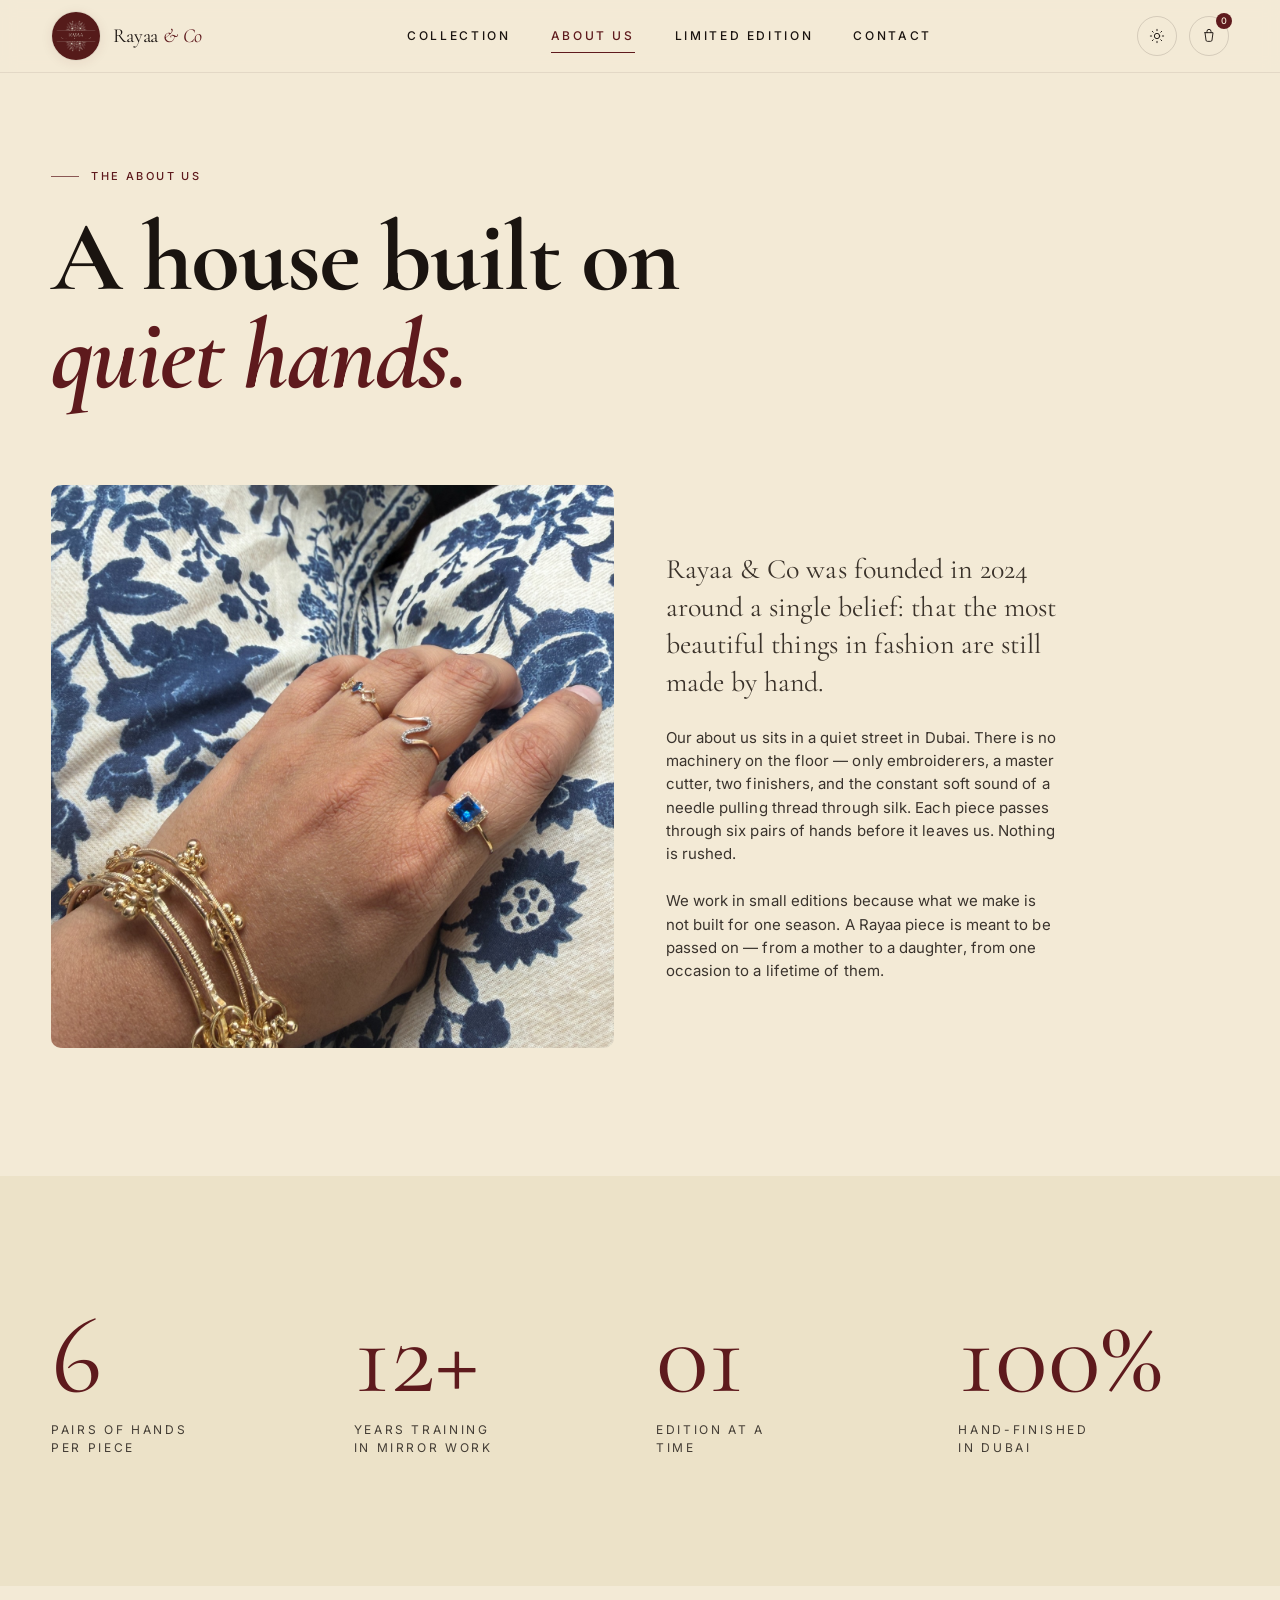
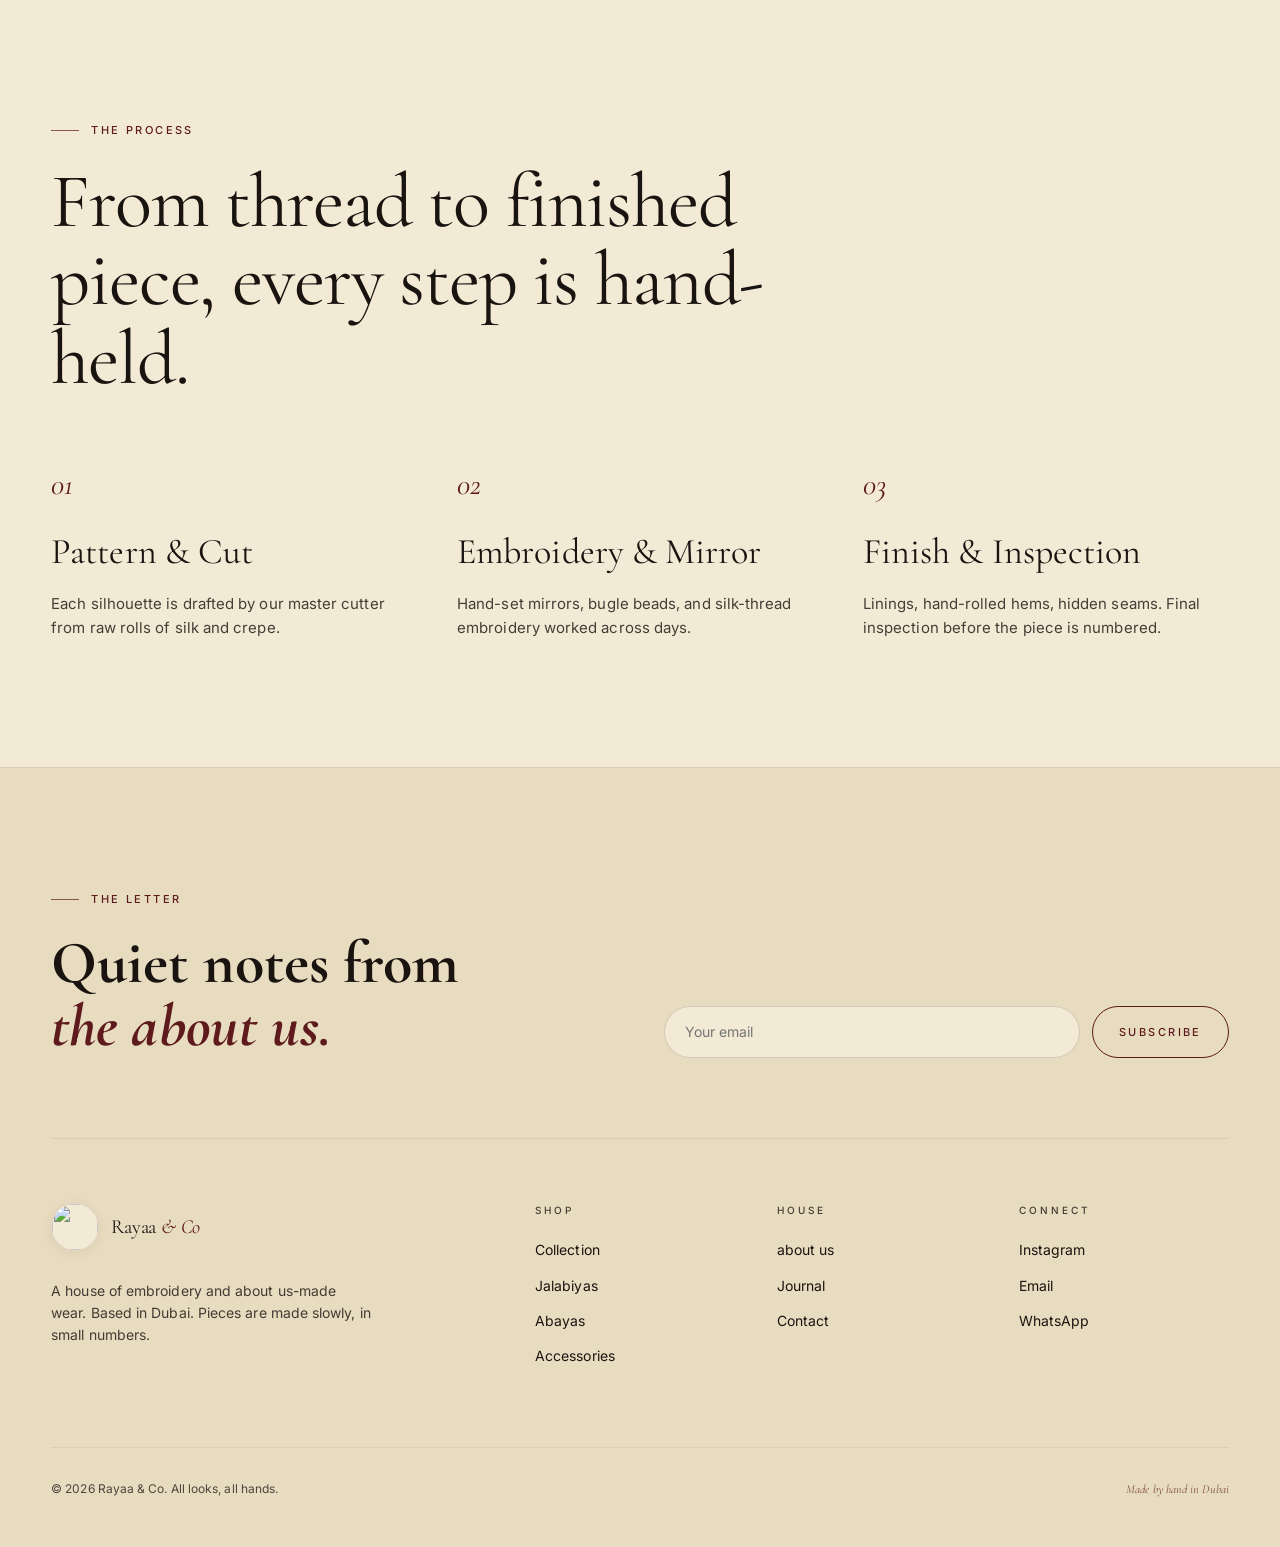
==== about us.html @ 9dae48d7 "initial commit" ====
<!doctype html>
<html lang="en">
  <head>
    <meta charset="utf-8" />
    <meta
      name="viewport"
      content="width=device-width, initial-scale=1, viewport-fit=cover"
    />
    <meta
      name="theme-color"
      content="#f3ead6"
      media="(prefers-color-scheme: light)"
    />
    <meta
      name="theme-color"
      content="#14100c"
      media="(prefers-color-scheme: dark)"
    />
    <title>About Us — Rayaa & Co</title>
    <meta
      name="description"
      content="Inside the Rayaa & Co — embroiderers, pattern-cutters, finishers."
    />
    <link rel="icon" href="assets/logo-img.PNG" type="image/png" />
    <link rel="stylesheet" href="assets/css/styles.css" />
    <script>
      (function () {
        try {
          var t = localStorage.getItem("rayaa-theme");
          if (!t)
            t = matchMedia("(prefers-color-scheme: dark)").matches
              ? "dark"
              : "light";
          document.documentElement.setAttribute("data-theme", t);
        } catch (e) {}
      })();
    </script>
  </head>
  <body>
    <header class="site-header">
      <div class="wrap nav-inner">
        <a href="index.html" class="logo-link" aria-label="Rayaa & Co — home">
          <span class="logo-mark" aria-hidden="true"
            ><img src="assets/logo-img.PNG" alt="" width="36" height="36"
          /></span>
          <span class="logo-text">Rayaa <em>&amp; Co</em></span>
        </a>
        <nav class="nav-links" aria-label="Primary">
          <a href="collection.html" data-nav-link="collection" class="nav-link"
            >Collection</a
          >
          <a href="about us.html" data-nav-link="about us" class="nav-link"
            >about us</a
          >
          <a
            href="limitededition.html"
            data-nav-link="Limited Edition"
            class="nav-link"
            >Limited Edition</a
          >
          <a href="contact.html" data-nav-link="contact" class="nav-link"
            >Contact</a
          >
        </nav>
        <div class="nav-actions">
          <button
            type="button"
            class="icon-btn theme-toggle"
            aria-label="Switch theme"
          >
            <svg
              width="16"
              height="16"
              viewBox="0 0 24 24"
              fill="none"
              stroke="currentColor"
              stroke-width="1.4"
              stroke-linecap="round"
              stroke-linejoin="round"
            >
              <g class="icon-sun">
                <circle cx="12" cy="12" r="4"></circle>
                <path
                  d="M12 2v2M12 20v2M4.93 4.93l1.41 1.41M17.66 17.66l1.41 1.41M2 12h2M20 12h2M4.93 19.07l1.41-1.41M17.66 6.34l1.41-1.41"
                ></path>
              </g>
              <g class="icon-moon" style="display: none">
                <path d="M21 12.8A9 9 0 1 1 11.2 3a7 7 0 0 0 9.8 9.8Z"></path>
              </g>
            </svg>
          </button>
          <button type="button" class="icon-btn" aria-label="Cart">
            <svg
              width="16"
              height="16"
              viewBox="0 0 24 24"
              fill="none"
              stroke="currentColor"
              stroke-width="1.4"
              stroke-linecap="round"
              stroke-linejoin="round"
            >
              <path
                d="M6 7h12l-1.5 11.2A2 2 0 0 1 14.5 20h-5A2 2 0 0 1 7.5 18.2L6 7Z"
              ></path>
              <path d="M9 7V5a3 3 0 0 1 6 0v2"></path>
            </svg>
            <span class="cart-count">0</span>
          </button>
          <button
            type="button"
            class="icon-btn hamburger"
            aria-label="Open menu"
            aria-expanded="false"
            aria-controls="mobile-nav"
          >
            <span class="bar"></span><span class="bar"></span>
          </button>
        </div>
      </div>
    </header>

    <div id="mobile-nav" class="mobile-nav" aria-hidden="true">
      <button
        type="button"
        class="mobile-nav-backdrop"
        aria-label="Close menu"
      ></button>
      <nav class="mobile-nav-panel" aria-label="Mobile">
        <div class="mobile-nav-head">
          <span class="eyebrow no-rule">Menu</span
          ><span class="badge-text">SS'26 · Edition 01</span>
        </div>
        <ul class="mobile-nav-list">
          <li>
            <a href="collection.html" data-nav-link="collection"
              ><span class="label">Collection</span
              ><span class="num">01</span></a
            >
          </li>
          <li>
            <a href="about us.html" data-nav-link="about us"
              ><span class="label">about us</span><span class="num">02</span></a
            >
          </li>
          <li>
            <a href="limitededition.html" data-nav-link="journal"
              ><span class="label">Journal</span><span class="num">03</span></a
            >
          </li>
          <li>
            <a href="contact.html" data-nav-link="contact"
              ><span class="label">Contact</span><span class="num">04</span></a
            >
          </li>
        </ul>
        <div class="mobile-nav-foot">
          <a href="mailto:hello@rayaaandco.com">hello@rayaaandco.com</a>
          <a
            class="ig"
            href="https://instagram.com/rayaa_and_co"
            target="_blank"
            rel="noreferrer"
            >@rayaa_and_co</a
          >
          <p class="note">Made by hand in Dubai</p>
        </div>
      </nav>
    </div>

    <main>
      <section class="pt-32 md:pt-40">
        <div class="wrap">
          <div>
            <p class="eyebrow mb-6">The about us</p>
            <h1 class="display max-w-16">
              A house built on <em>quiet hands.</em>
            </h1>
          </div>

          <div class="split mt-14 md:mt-20">
            <div>
              <div class="lookbook-img" style="aspect-ratio: 4 / 4">
                <img
                  src="assets/images/look-06.jpg"
                  alt="about us work"
                  loading="lazy"
                  decoding="async"
                />
              </div>
            </div>
            <div>
              <div class="max-w-44">
                <p class="lede">
                  Rayaa &amp; Co was founded in 2024 around a single belief:
                  that the most beautiful things in fashion are still made by
                  hand.
                </p>
                <p class="mt-6 opacity-85">
                  Our about us sits in a quiet street in Dubai. There is no
                  machinery on the floor — only embroiderers, a master cutter,
                  two finishers, and the constant soft sound of a needle pulling
                  thread through silk. Each piece passes through six pairs of
                  hands before it leaves us. Nothing is rushed.
                </p>
                <p class="mt-6 opacity-85">
                  We work in small editions because what we make is not built
                  for one season. A Rayaa piece is meant to be passed on — from
                  a mother to a daughter, from one occasion to a lifetime of
                  them.
                </p>
              </div>
            </div>
          </div>
        </div>
      </section>

      <section style="background: var(--bg-soft)">
        <div class="wrap">
          <div class="numbers">
            <div class="number">
              <div class="v">6</div>
              <p class="l">pairs of hands per piece</p>
            </div>
            <div class="number">
              <div class="v">12+</div>
              <p class="l">years training in mirror work</p>
            </div>
            <div class="number">
              <div class="v">01</div>
              <p class="l">edition at a time</p>
            </div>
            <div class="number">
              <div class="v">100%</div>
              <p class="l">hand-finished in Dubai</p>
            </div>
          </div>
        </div>
      </section>

      <section>
        <div class="wrap">
          <div>
            <p class="eyebrow mb-6">The process</p>
            <h2 class="h-xl max-w-22">
              From thread to finished piece, every step is hand-held.
            </h2>
          </div>

          <ol class="process">
            <li class="step">
              <span class="n">01</span>
              <h3 class="h-md">Pattern &amp; Cut</h3>
              <p>
                Each silhouette is drafted by our master cutter from raw rolls
                of silk and crepe.
              </p>
            </li>
            <li class="step">
              <span class="n">02</span>
              <h3 class="h-md">Embroidery &amp; Mirror</h3>
              <p>
                Hand-set mirrors, bugle beads, and silk-thread embroidery worked
                across days.
              </p>
            </li>
            <li class="step">
              <span class="n">03</span>
              <h3 class="h-md">Finish &amp; Inspection</h3>
              <p>
                Linings, hand-rolled hems, hidden seams. Final inspection before
                the piece is numbered.
              </p>
            </li>
          </ol>
        </div>
      </section>
    </main>

    <footer class="site-footer">
      <div class="wrap">
        <div class="footer-letter">
          <div>
            <p class="eyebrow mb-6">The Letter</p>
            <h3 class="h-lg">Quiet notes from <br /><em>the about us.</em></h3>
          </div>
          <form class="footer-form" id="newsletter-form" novalidate>
            <input
              type="email"
              name="email"
              placeholder="Your email"
              aria-label="Your email"
            />
            <button type="submit" class="btn btn-maroon">Subscribe</button>
          </form>
        </div>
        <div class="footer-cols">
          <div class="footer-brand">
            <a
              href="index.html"
              class="logo-link"
              aria-label="Rayaa & Co — home"
            >
              <span class="logo-mark size-48"
                ><img src="assets/logo.png" alt="" width="48" height="48"
              /></span>
              <span class="logo-text">Rayaa <em>&amp; Co</em></span>
            </a>
            <p>
              A house of embroidery and about us-made wear. Based in Dubai.
              Pieces are made slowly, in small numbers.
            </p>
          </div>
          <div class="footer-col">
            <h4>Shop</h4>
            <ul>
              <li><a href="collection.html">Collection</a></li>
              <li><a href="collection.html?cat=jalabiyas">Jalabiyas</a></li>
              <li><a href="collection.html?cat=abayas">Abayas</a></li>
              <li><a href="collection.html?cat=accessories">Accessories</a></li>
            </ul>
          </div>
          <div class="footer-col">
            <h4>House</h4>
            <ul>
              <li><a href="about us.html">about us</a></li>
              <li><a href="limitededition.html">Journal</a></li>
              <li><a href="contact.html">Contact</a></li>
            </ul>
          </div>
          <div class="footer-col">
            <h4>Connect</h4>
            <ul>
              <li>
                <a
                  href="https://instagram.com/rayaa_and_co"
                  target="_blank"
                  rel="noreferrer"
                  >Instagram</a
                >
              </li>
              <li><a href="mailto:hello@rayaaandco.com">Email</a></li>
              <li>
                <a
                  href="https://wa.me/971000000000"
                  target="_blank"
                  rel="noreferrer"
                  >WhatsApp</a
                >
              </li>
            </ul>
          </div>
        </div>
        <div class="footer-base">
          <p>
            © <span data-year>2026</span> Rayaa &amp; Co. All looks, all hands.
          </p>
          <p class="signature">Made by hand in Dubai</p>
        </div>
      </div>
    </footer>

    <script src="assets/js/main.js" defer></script>
  </body>
</html>
---- assets/css/styles.css ----
/* ─────────────────────────────────────────────────────────────────────────
   RAYAA & CO — Static site (no animations / no transitions)
   ───────────────────────────────────────────────────────────────────────── */

@import url("https://fonts.googleapis.com/css2?family=Cormorant+Garamond:ital,wght@0,400;0,500;0,600;1,400;1,500;1,600&family=Inter:wght@300;400;500;600&display=swap");

:root {
  --bg: #f3ead6;
  --bg-soft: #ece2c8;
  --bg-warm: #e8dcc0;
  --ink: #1a1410;
  --ink-soft: #3a322a;
  --maroon: #5e1a1d;
  --maroon-deep: #3f1012;
  --rule: rgba(26, 20, 16, 0.14);
  --rule-soft: rgba(26, 20, 16, 0.08);
  --paper: #faf3e0;

  --font-display: "Cormorant Garamond", "EB Garamond", Garamond, serif;
  --font-body: "Inter", system-ui, -apple-system, sans-serif;

  --gutter: clamp(20px, 4vw, 56px);
  --section-pad: clamp(72px, 10vw, 160px);
  --radius-image: 4px;
}

[data-theme="dark"] {
  --bg: #14100c;
  --bg-soft: #1a1410;
  --bg-warm: #221a14;
  --ink: #f0e6cf;
  --ink-soft: #c8b89b;
  --maroon: #c4555a;
  --maroon-deep: #8b2c30;
  --rule: rgba(240, 230, 207, 0.18);
  --rule-soft: rgba(240, 230, 207, 0.08);
  --paper: #1f1812;
}

* {
  box-sizing: border-box;
}

*::before,
*::after {
  box-sizing: border-box;
}

html,
body {
  margin: 0;
  padding: 0;
}

html,
body {
  overflow-x: clip;
}

body {
  background: var(--bg);
  color: var(--ink);
  font-family: var(--font-body);
  font-size: 15px;
  line-height: 1.55;
  letter-spacing: 0.005em;
  -webkit-font-smoothing: antialiased;
  text-rendering: optimizeLegibility;
  min-height: 100vh;
}

img,
svg {
  display: block;
  max-width: 100%;
}

img {
  height: auto;
}

a {
  color: inherit;
  text-decoration: none;
}

button {
  font: inherit;
  cursor: pointer;
  background: none;
  border: 0;
  color: inherit;
  padding: 0;
}

input,
textarea,
select {
  font: inherit;
  color: inherit;
}

ul,
ol {
  list-style: none;
  margin: 0;
  padding: 0;
}

h1,
h2,
h3,
h4,
h5,
h6,
p {
  margin: 0;
}

main {
  display: block;
}

/* Typography */
.font-display {
  font-family: var(--font-display);
  font-weight: 400;
}

.font-body {
  font-family: var(--font-body);
}

.italic {
  font-style: italic;
}

.eyebrow {
  font-family: var(--font-body);
  font-size: 11px;
  font-weight: 500;
  letter-spacing: 0.22em;
  text-transform: uppercase;
  color: var(--maroon);
  display: inline-flex;
  align-items: center;
  gap: 12px;
}

.eyebrow::before {
  content: "";
  width: 28px;
  height: 1px;
  background: currentColor;
  opacity: 0.7;
}

.eyebrow.no-rule::before {
  display: none;
}

.display {
  font-family: var(--font-display);
  font-size: 100px;
  line-height: 0.98;
  letter-spacing: -0.02em;
}

.display em {
  font-style: italic;
  color: var(--maroon);
}

.h-xl {
  font-family: var(--font-display);
  font-size: clamp(36px, 6vw, 84px);
  font-weight: 400;
  line-height: 1.02;
  letter-spacing: -0.015em;
}

.h-lg {
  font-family: var(--font-display);
  font-size: 60px;
  /* font-weight: 400; */
  line-height: 1.05;
}

.h-md {
  font-family: var(--font-display);
  font-size: clamp(22px, 3vw, 36px);
  font-weight: 400;
}

.lede {
  font-family: var(--font-display);
  font-size: clamp(19px, 2.4vw, 28px);
  line-height: 1.35;
  color: var(--ink-soft);
}

.h-xl em,
.h-lg em,
.h-md em {
  font-style: italic;
  color: var(--maroon);
}

.display,
.h-xl,
.h-lg {
  overflow-wrap: anywhere;
  word-break: normal;
}

.max-w-14 {
  max-width: 14ch;
}

.max-w-16 {
  max-width: 16ch;
}

.max-w-18 {
  max-width: 18ch;
}

.max-w-22 {
  max-width: 22ch;
}

.max-w-36 {
  max-width: 36ch;
}

.max-w-42 {
  max-width: 42ch;
}

.max-w-44 {
  max-width: 44ch;
}

.max-w-48 {
  max-width: 48ch;
}

.opacity-50 {
  opacity: 0.5;
}

.opacity-60 {
  opacity: 0.6;
}

.opacity-70 {
  opacity: 0.7;
}

.opacity-80 {
  opacity: 0.8;
}

.opacity-85 {
  opacity: 0.85;
}

/* Layout */
.wrap {
  max-width: 1440px;
  margin: 0 auto;
  padding-left: max(var(--gutter), env(safe-area-inset-left));
  padding-right: max(var(--gutter), env(safe-area-inset-right));
  position: relative;
}

section {
  padding: var(--section-pad) 0;
  position: relative;
}

.relative {
  position: relative;
}

.absolute {
  position: absolute;
}

.fixed {
  position: fixed;
}

.inset-0 {
  top: 0;
  right: 0;
  bottom: 0;
  left: 0;
}

.z-10 {
  z-index: 10;
}

.z-20 {
  z-index: 20;
}

.z-40 {
  z-index: 40;
}

.z-50 {
  z-index: 50;
}

.flex {
  display: flex;
}

.inline-flex {
  display: inline-flex;
}

.grid {
  display: grid;
}

.items-center {
  align-items: center;
}

.items-end {
  align-items: flex-end;
}

.items-start {
  align-items: flex-start;
}

.items-baseline {
  align-items: baseline;
}

.items-stretch {
  align-items: stretch;
}

.justify-between {
  justify-content: space-between;
}

.justify-center {
  justify-content: center;
}

.flex-1 {
  flex: 1 1 0;
}

.flex-col {
  flex-direction: column;
}

.flex-wrap {
  flex-wrap: wrap;
}

.gap-2 {
  gap: 0.5rem;
}

.gap-3 {
  gap: 0.75rem;
}

.gap-4 {
  gap: 1rem;
}

.gap-6 {
  gap: 1.5rem;
}

.gap-8 {
  gap: 2rem;
}

.gap-10 {
  gap: 2.5rem;
}

.gap-12 {
  gap: 3rem;
}

.gap-y-12 {
  row-gap: 3rem;
}

.gap-y-24 {
  row-gap: 6rem;
}

.gap-x-8 {
  column-gap: 2rem;
}

.text-right {
  text-align: right;
}

.text-center {
  text-align: center;
}

.uppercase {
  text-transform: uppercase;
}

.block {
  display: block;
}

.hidden {
  display: none;
}

.mt-1 {
  margin-top: 0.25rem;
}

.mt-3 {
  margin-top: 0.75rem;
}

.mt-4 {
  margin-top: 1rem;
}

.mt-5 {
  margin-top: 1.25rem;
}

.mt-6 {
  margin-top: 1.5rem;
}

.mt-8 {
  margin-top: 2rem;
}

.mt-10 {
  margin-top: 2.5rem;
}

.mt-12 {
  margin-top: 3rem;
}

.mt-14 {
  margin-top: 3.5rem;
}

.mt-16 {
  margin-top: 4rem;
}

.mt-20 {
  margin-top: 5rem;
}

.mt-24 {
  margin-top: clamp(56px, 9vw, 96px);
}

.mb-3 {
  margin-bottom: 0.75rem;
}

.mb-5 {
  margin-bottom: 1.25rem;
}

.mb-6 {
  margin-bottom: 1.5rem;
}

.mb-8 {
  margin-bottom: 2rem;
}

.mb-10 {
  margin-bottom: 2.5rem;
}

.mb-12 {
  margin-bottom: 3rem;
}

.mb-14 {
  margin-bottom: 3.5rem;
}

.pt-6 {
  padding-top: 1.5rem;
}

.pt-8 {
  padding-top: 2rem;
}

.pt-12 {
  padding-top: 3rem;
}

.pt-16 {
  padding-top: 4rem;
}

.pt-32 {
  padding-top: 8rem;
}

.pt-40 {
  padding-top: 10rem;
}

.pb-16 {
  padding-bottom: 4rem;
}

.pb-20 {
  padding-bottom: 5rem;
}

.space-y-1>*+* {
  margin-top: 0.25rem;
}

.space-y-3>*+* {
  margin-top: 0.75rem;
}

.space-y-4>*+* {
  margin-top: 1rem;
}

.space-y-6>*+* {
  margin-top: 1.5rem;
}

.text-sm {
  font-size: 0.875rem;
}

.text-base {
  font-size: 1rem;
}

.text-xs {
  font-size: 0.75rem;
}

.tracking-wider {
  letter-spacing: 0.22em;
}

.tracking-widest {
  letter-spacing: 0.3em;
}

.font-medium {
  font-weight: 500;
}

.sr-only {
  position: absolute;
  width: 1px;
  height: 1px;
  padding: 0;
  margin: -1px;
  overflow: hidden;
  clip: rect(0, 0, 0, 0);
  white-space: nowrap;
  border: 0;
}

/* Grid helpers */
.grid-cols-1 {
  grid-template-columns: 1fr;
}

.grid-cols-2 {
  grid-template-columns: repeat(2, minmax(0, 1fr));
}

.grid-cols-12 {
  grid-template-columns: repeat(12, minmax(0, 1fr));
}

.col-span-12 {
  grid-column: span 12 / span 12;
}

.col-span-2 {
  grid-column: span 2 / span 2;
}

@media (min-width: 768px) {
  .md\:grid-cols-2 {
    grid-template-columns: repeat(2, minmax(0, 1fr));
  }

  .md\:grid-cols-3 {
    grid-template-columns: repeat(3, minmax(0, 1fr));
  }

  .md\:grid-cols-4 {
    grid-template-columns: repeat(4, minmax(0, 1fr));
  }

  .md\:grid-cols-5 {
    grid-template-columns: repeat(5, minmax(0, 1fr));
  }

  .md\:flex-row {
    flex-direction: row;
  }

  .md\:items-end {
    align-items: flex-end;
  }

  .md\:justify-between {
    justify-content: space-between;
  }

  .md\:hidden {
    display: none;
  }

  .md\:flex {
    display: flex;
  }

  .md\:inline-flex {
    display: inline-flex;
  }

  .md\:pt-40 {
    padding-top: 10rem;
  }

  .md\:mt-16 {
    margin-top: 4rem;
  }

  .md\:mt-20 {
    margin-top: 5rem;
  }

  .md\:mb-20 {
    margin-bottom: 5rem;
  }

  .md\:mb-16 {
    margin-bottom: 4rem;
  }

  .md\:gap-10 {
    gap: 2.5rem;
  }
}

/* Header / Nav */
.site-header {
  position: fixed;
  top: 0;
  left: 0;
  right: 0;
  z-index: 50;
  background: color-mix(in srgb, var(--bg) 92%, transparent);
  border-bottom: 1px solid var(--rule-soft);
  -webkit-backdrop-filter: blur(8px);
  backdrop-filter: blur(8px);
}

.nav-inner {
  display: flex;
  align-items: center;
  justify-content: space-between;
  height: 64px;
  gap: 12px;
}

@media (min-width: 768px) {
  .nav-inner {
    height: 72px;
  }
}

.logo-link {
  display: inline-flex;
  align-items: center;
  gap: 12px;
  flex-shrink: 0;
}

.logo-mark {
  width: 50px;
  height: 50px;
  border-radius: 50%;
  overflow: hidden;
  background: var(--bg);
  border: 1px solid var(--rule-soft);
  display: inline-flex;
  align-items: center;
  justify-content: center;
  flex-shrink: 0;
  box-shadow: 0 2px 12px rgba(94, 26, 29, 0.08);
}

.logo-mark img {
  width: 100%;
  height: 100%;
  object-fit: cover;
  object-position: center center;
  display: block;
}

.logo-mark.size-48 {
  width: 48px;
  height: 48px;
}

.logo-text {
  font-family: var(--font-display);
  font-size: 20px;
  letter-spacing: -0.01em;
  line-height: 1;
  display: none;
}

.logo-text em {
  color: var(--maroon);
  font-style: italic;
}

@media (min-width: 640px) {
  .logo-text {
    display: inline;
  }
}

.nav-links {
  display: none;
  align-items: center;
  gap: 40px;
}

@media (min-width: 768px) {
  .nav-links {
    display: flex;
  }
}

.nav-link {
  position: relative;
  font-size: 12px;
  font-weight: 500;
  letter-spacing: 0.22em;
  text-transform: uppercase;
  color: var(--ink);
  padding: 6px 0;
}

.nav-link.is-active {
  color: var(--maroon);
}

.nav-link.is-active::after {
  content: "";
  position: absolute;
  left: 0;
  bottom: -2px;
  width: 100%;
  height: 1px;
  background: var(--maroon);
}

.nav-actions {
  display: flex;
  align-items: center;
  gap: 8px;
}

@media (min-width: 768px) {
  .nav-actions {
    gap: 12px;
  }
}

.icon-btn {
  position: relative;
  display: inline-flex;
  align-items: center;
  justify-content: center;
  width: 40px;
  height: 40px;
  border-radius: 999px;
  border: 1px solid var(--rule);
  color: var(--ink);
  background: transparent;
}

.cart-count {
  position: absolute;
  top: -4px;
  right: -4px;
  width: 16px;
  height: 16px;
  font-size: 9px;
  display: inline-flex;
  align-items: center;
  justify-content: center;
  border-radius: 999px;
  background: var(--maroon);
  color: var(--bg);
  font-weight: 500;
}

/* Hamburger */
.hamburger {
  position: relative;
  display: inline-flex;
}

@media (min-width: 768px) {
  .hamburger {
    display: none;
  }
}

.hamburger .bar {
  display: block;
  width: 16px;
  height: 1.5px;
  background: currentColor;
  border-radius: 1px;
  position: absolute;
  left: 50%;
  top: 50%;
  transform: translate(-50%, -4px);
}

.hamburger .bar:nth-child(2) {
  transform: translate(-50%, 4px);
}

.hamburger.is-open .bar:nth-child(1) {
  transform: translate(-50%, 0) rotate(45deg);
}

.hamburger.is-open .bar:nth-child(2) {
  transform: translate(-50%, 0) rotate(-45deg);
}

/* Mobile sheet (no slide animation — open/close instant) */
.mobile-nav {
  position: fixed;
  inset: 0;
  z-index: 40;
  display: none;
}

.mobile-nav.is-open {
  display: block;
}

.mobile-nav-backdrop {
  position: absolute;
  inset: 0;
  background: color-mix(in srgb, var(--ink) 36%, transparent);
  -webkit-backdrop-filter: blur(6px);
  backdrop-filter: blur(6px);
  border: 0;
  width: 100%;
  height: 100%;
}

.mobile-nav-panel {
  position: absolute;
  top: 0;
  right: 0;
  height: 100dvh;
  width: 86%;
  max-width: 420px;
  background: var(--bg);
  border-left: 1px solid var(--rule-soft);
  display: flex;
  flex-direction: column;
  overflow: hidden;
}

.mobile-nav-head {
  display: flex;
  align-items: center;
  justify-content: space-between;
  padding: 20px 24px 24px;
  border-bottom: 1px solid var(--rule-soft);
}

.mobile-nav-head .badge-text {
  font-size: 10px;
  letter-spacing: 0.3em;
  text-transform: uppercase;
  opacity: 0.7;
}

.mobile-nav-list {
  flex: 1;
  overflow-y: auto;
  padding: 20px 24px;
  -webkit-overflow-scrolling: touch;
}

.mobile-nav-list li a {
  display: flex;
  align-items: baseline;
  justify-content: space-between;
  gap: 24px;
  padding: 18px 0;
  border-bottom: 1px solid var(--rule-soft);
  color: var(--ink);
}

.mobile-nav-list li a.is-active {
  color: var(--maroon);
}

.mobile-nav-list li a .label {
  font-family: var(--font-display);
  font-size: clamp(28px, 7vw, 36px);
  line-height: 1;
}

.mobile-nav-list li a .num {
  font-size: 10px;
  letter-spacing: 0.3em;
  text-transform: uppercase;
  opacity: 0.6;
  color: var(--ink-soft);
}

.mobile-nav-foot {
  padding: 24px 24px 32px;
  padding-bottom: max(32px, env(safe-area-inset-bottom));
  border-top: 1px solid var(--rule-soft);
  display: flex;
  flex-direction: column;
  gap: 14px;
}

.mobile-nav-foot a {
  font-size: 14px;
}

.mobile-nav-foot .ig {
  font-size: 11px;
  letter-spacing: 0.22em;
  text-transform: uppercase;
  color: var(--maroon);
}

.mobile-nav-foot .note {
  font-size: 10px;
  letter-spacing: 0.3em;
  text-transform: uppercase;
  opacity: 0.6;
}

/* Buttons (no transitions) */
.btn {
  display: inline-flex;
  align-items: center;
  justify-content: center;
  gap: 12px;
  padding: 14px 26px;
  border: 1px solid var(--ink);
  background: transparent;
  color: var(--ink);
  font-family: var(--font-body);
  font-size: 11px;
  font-weight: 500;
  letter-spacing: 0.22em;
  text-transform: uppercase;
  border-radius: 999px;
  white-space: nowrap;
}

.btn:hover {
  background: var(--ink);
  color: var(--bg);
}

.btn-maroon {
  border-color: var(--maroon);
  color: var(--maroon);
}

.btn-maroon:hover {
  background: var(--maroon);
  color: var(--bg);
}

.btn svg {
  flex-shrink: 0;
}

@media (max-width: 480px) {
  .btn {
    padding: 13px 22px;
    font-size: 10.5px;
    letter-spacing: 0.2em;
  }
}

/* Hero (static gradient — no canvas, no entrance) */
.hero {
  position: relative;
  overflow: hidden;
  padding-top: 112px;
  padding-bottom: 64px;
  background:
    radial-gradient(60% 70% at 50% 40%, color-mix(in srgb, var(--bg-warm) 100%, transparent), transparent 70%),
    radial-gradient(80% 60% at 80% 30%, color-mix(in srgb, var(--maroon) 14%, transparent), transparent 70%),
    var(--bg);
}

@media (min-width: 768px) {
  .hero {
    padding-top: 160px;
    padding-bottom: 80px;
  }
}

.hero-grid {
  position: relative;
  z-index: 10;
  display: grid;
  grid-template-columns: 1fr;
  gap: 40px;
  align-items: center;
  min-height: 62vh;
}

@media (min-width: 768px) {
  .hero-grid {
    grid-template-columns: 7fr 5fr;
    gap: 24px;
    min-height: 70vh;
  }
}

@media (min-width: 1024px) {
  .hero-grid {
    grid-template-columns: 1fr 1fr;
  }
}

.hero-eyebrow {
  margin-bottom: 50px;
}

.hero-image-col {
  position: relative;
  padding: 0;
}

.hero-image-wrap {
  position: relative;
  margin: 0 auto;
  width: 100%;
  max-width: 520px;
  aspect-ratio: 3 / 4;
}

@media (max-width: 767px) {
  .hero-image-wrap {
    max-width: 360px;
    max-height: 60vh;
    aspect-ratio: 4 / 5;
  }
}

@media (max-width: 480px) {
  .hero-image-wrap {
    max-width: 320px;
    max-height: 56vh;
  }
}

.hero-frame {
  position: absolute;
  inset: 0;
  background: var(--paper);
  border-radius: 10px;
  overflow: hidden;
  height: 593px;
}

.hero-frame::after {
  content: "";
  position: absolute;
  inset: 0;
  border: 1px solid var(--rule-soft);
  border-radius: var(--radius-image);
  pointer-events: none;
}

.hero-frame .img {
  position: absolute;
  top: -14%;
  bottom: -14%;
  left: 0;
  right: 0;
}

@media (max-width: 767px) {
  .hero-frame .img {
    top: -6%;
    bottom: -6%;
  }
}

.hero-frame .img img {
  width: 100%;
  height: 100%;
  object-fit: cover;
  object-position: center top;
  display: block;
}

.hero-pill {
  position: absolute;
  z-index: 20;
  padding: 8px 14px;
  font-size: 10px;
  letter-spacing: 0.22em;
  text-transform: uppercase;
  font-weight: 500;
  background: var(--bg);
  border: 1px solid var(--rule);
  border-radius: 999px;
  white-space: nowrap;
}

@media (max-width: 480px) {
  .hero-pill {
    font-size: 9px;
    padding: 6px 12px;
  }
}

.hero-pill.tl {
  left: 4px;
  top: 16px;
}

.hero-pill.br {
  right: 4px;
  bottom: 24px;
  background: var(--maroon);
  color: var(--bg);
  border-color: transparent;
}

@media (min-width: 640px) {
  .hero-pill.tl {
    left: -16px;
    top: 24px;
  }

  .hero-pill.br {
    right: 20px;
    bottom: 90px;
  }
}

.scroll-indicator {
  position: relative;
  z-index: 10;
  margin-top: 40px;
  display: flex;
  align-items: center;
  gap: 12px;
  font-size: 10px;
  letter-spacing: 0.3em;
  text-transform: uppercase;
  opacity: 0.7;
}

.scroll-indicator .rule {
  display: block;
  width: 40px;
  height: 1px;
  background: currentColor;
}

/* Marquee — static row, no scrolling animation */
.marquee {
  border-top: 1px solid var(--rule-soft);
  border-bottom: 1px solid var(--rule-soft);
  padding: 18px 0;
  background: var(--bg-soft);
  overflow: hidden;
}

.marquee-track {
  display: flex;
  flex-wrap: wrap;
  justify-content: center;
  gap: 1.5rem 2.5rem;
  font-family: var(--font-display);
  font-size: clamp(16px, 3vw, 22px);
  padding: 0 var(--gutter);
}

.marquee-track>span {
  display: inline-flex;
  align-items: center;
  gap: 14px;
}

.marquee-track .dot {
  width: 5px;
  height: 5px;
  border-radius: 50%;
  background: var(--maroon);
  display: inline-block;
  flex-shrink: 0;
}

.marquee em {
  font-style: italic;
  color: var(--maroon);
}

/* Editorial split */
.split {
  display: grid;
  grid-template-columns: 1fr;
  gap: var(--gutter);
  align-items: center;
}

@media (min-width: 901px) {
  .split {
    grid-template-columns: 1fr 1fr;
  }

  .split.reverse {
    direction: rtl;
  }

  .split.reverse>* {
    direction: ltr;
  }
}

/* Product cards — no transitions, no hover lift */
.product-grid {
  display: grid;
  grid-template-columns: repeat(2, minmax(0, 1fr));
  column-gap: 14px;
  row-gap: 48px;
}

@media (min-width: 520px) {
  .product-grid {
    grid-template-columns: repeat(auto-fill, minmax(min(220px, 100%), 1fr));
    column-gap: 24px;
    row-gap: 72px;
  }
}

@media (min-width: 768px) {
  .product-grid {
    column-gap: 32px;
    row-gap: 96px;
  }
}

.product-card {
  position: relative;
  display: flex;
  flex-direction: column;
}

.product-card .frame {
  position: relative;
  aspect-ratio: 3 / 4;
  background: var(--paper);
  overflow: hidden;
  border-radius: var(--radius-image);
  margin-top: 2px;
}

@media (max-width: 767px) {
  .product-card .frame {
    margin-top: 12%;
  }
}

.product-card .frame::after {
  content: "";
  position: absolute;
  inset: 0;
  border: 1px solid var(--rule-soft);
  border-radius: var(--radius-image);
  pointer-events: none;
  overflow: hidden;
}

.product-card .figure {
  position: absolute;
  inset: -10% 0 0 0;
  border-radius: var(--radius-image);
  overflow: hidden;
}

@media (max-width: 480px) {
  .product-card .figure {
    inset: -6% 0 0 0;
  }
}

.product-card .figure img {
  width: 100%;
  height: 100%;
  object-fit: cover;
  object-position: center;
  display: block;
}

.product-card .figure .tint {
  position: absolute;
  inset: 0;
  pointer-events: none;
  border-radius: inherit;
}

.product-card .figure .tint-color {
  mix-blend-mode: color;
  opacity: 0.92;
}

.product-card .figure .tint-shade {
  background: linear-gradient(180deg, rgba(0, 0, 0, 0.05), rgba(0, 0, 0, 0.18));
  mix-blend-mode: multiply;
  opacity: 0.85;
}

.product-card .meta {
  padding-top: 18px;
  display: flex;
  justify-content: space-between;
  align-items: baseline;
  gap: 12px;
}

.product-card .meta-left {
  min-width: 0;
  flex: 1;
}

.product-card .name {
  font-family: var(--font-display);
  font-size: 19px;
  letter-spacing: -0.005em;
  margin: 0;
}

.product-card .cat {
  font-size: 12px;
  margin-top: 4px;
  text-transform: uppercase;
  letter-spacing: 0.18em;
  color: var(--ink-soft);
  opacity: 0.75;
}

.product-card .price {
  font-family: var(--font-body);
  font-size: 13px;
  letter-spacing: 0.04em;
  color: var(--ink);
  font-weight: 500;
}

.product-card .compare {
  display: block;
  font-size: 11px;
  text-decoration: line-through;
  opacity: 0.5;
}

.product-card .swatch-row {
  display: flex;
  gap: 6px;
  margin-top: 10px;
}

.product-card .swatch {
  width: 14px;
  height: 14px;
  border-radius: 50%;
  border: 1px solid var(--rule);
  padding: 0;
  cursor: pointer;
}

.product-card .swatch.is-active {
  border-color: var(--ink);
  box-shadow: 0 0 0 2px var(--bg), 0 0 0 3px var(--ink);
}

.product-card .badge {
  position: absolute;
  top: 12px;
  left: 12px;
  z-index: 5;
  font-family: var(--font-body);
  font-size: 9px;
  letter-spacing: 0.24em;
  text-transform: uppercase;
  color: var(--maroon);
  background: var(--bg);
  padding: 6px 10px;
  border-radius: 999px;
  border: 1px solid var(--rule-soft);
}

/* Lookbook */
.lookbook-img {
  position: relative;
  aspect-ratio: 4 / 4;
  border-radius: 10px;
  overflow: hidden;
  width: 100%;
}

.lookbook-img img {
  position: absolute;
  inset: 0;
  width: 100%;
  height: 100%;
  object-fit: cover;
  display: block;
}

.lookbook-img .pill {
  position: absolute;
  bottom: 16px;
  left: 16px;
  font-size: 10px;
  letter-spacing: 0.3em;
  text-transform: uppercase;
  padding: 6px 14px;
  background: var(--bg);
  color: var(--maroon);
  border-radius: 999px;
  z-index: 2;
}

@media (max-width: 900px) {
  .lookbook-img {
    max-height: 78vh;
    aspect-ratio: 4 / 5;
  }
}

@media (max-width: 480px) {
  .lookbook-img {
    max-height: 70vh;
  }
}

/* Journal teaser */
.journal-card .img {
  position: relative;
  aspect-ratio: 4 / 5;
  overflow: hidden;
  border-radius: var(--radius-image);
}

.journal-card .img img {
  width: 100%;
  height: 100%;
  object-fit: cover;
  display: block;
}

.journal-card .eyebrow.no-rule {
  margin-top: 24px;
  color: var(--ink-soft);
}

.journal-card h3 {
  margin-top: 12px;
}

.journal-card p.excerpt {
  margin-top: 12px;
  opacity: 0.8;
  font-size: 14px;
}

.journal-card .read {
  display: inline-flex;
  align-items: center;
  gap: 8px;
  margin-top: 20px;
  font-size: 11px;
  letter-spacing: 0.22em;
  text-transform: uppercase;
  color: var(--maroon);
}

@media (max-width: 480px) {
  .journal-card .img {
    max-height: 70vh;
  }
}

/* Footer */
.site-footer {
  border-top: 1px solid var(--rule-soft);
  background: var(--bg-warm);
  padding-top: clamp(72px, 9vw, 140px);
  padding-bottom: 48px;
}

.footer-letter {
  display: grid;
  grid-template-columns: 1fr;
  gap: 40px;
  align-items: end;
  padding-bottom: 64px;
  border-bottom: 1px solid var(--rule-soft);
}

@media (min-width: 768px) {
  .footer-letter {
    grid-template-columns: 1fr 1fr;
    gap: 48px;
    padding-bottom: 80px;
  }
}

.footer-form {
  display: flex;
  flex-direction: column;
  gap: 12px;
  align-items: stretch;
}

@media (min-width: 640px) {
  .footer-form {
    flex-direction: row;
  }
}

.footer-form input {
  flex: 1;
  padding: 14px 20px;
  font-size: 14px;
  width: 100%;
  background: var(--bg);
  border: 1px solid var(--rule);
  border-radius: 999px;
  color: var(--ink);
  outline: none;
  min-width: 0;
}

.footer-form input:focus {
  border-color: var(--ink);
}

.footer-cols {
  display: grid;
  grid-template-columns: repeat(2, 1fr);
  gap: 32px 32px;
  padding-top: 48px;
}

@media (min-width: 768px) {
  .footer-cols {
    grid-template-columns: repeat(5, 1fr);
    padding-top: 64px;
    row-gap: 48px;
  }
}

.footer-brand {
  grid-column: span 2 / span 2;
}

.footer-brand p {
  font-size: 14px;
  opacity: 0.8;
  margin-top: 24px;
  max-width: 36ch;
}

.footer-col h4 {
  font-size: 10px;
  letter-spacing: 0.3em;
  text-transform: uppercase;
  margin-bottom: 20px;
  opacity: 0.8;
  font-weight: 500;
}

.footer-col ul li {
  margin-top: 12px;
}

.footer-col ul li:first-child {
  margin-top: 0;
}

.footer-col ul a {
  font-size: 14px;
}

.footer-col ul a:hover {
  color: var(--maroon);
}

.footer-base {
  margin-top: 80px;
  padding-top: 32px;
  display: flex;
  flex-direction: column;
  align-items: flex-start;
  justify-content: space-between;
  gap: 16px;
  font-size: 12px;
  opacity: 0.75;
  border-top: 1px solid var(--rule-soft);
}

@media (min-width: 768px) {
  .footer-base {
    flex-direction: row;
    align-items: center;
  }
}

.footer-base .signature {
  font-family: var(--font-display);
  font-style: italic;
  color: var(--maroon);
}

/* about us numbers */
.numbers {
  display: grid;
  grid-template-columns: repeat(2, 1fr);
  column-gap: 32px;
  row-gap: 48px;
}

@media (min-width: 768px) {
  .numbers {
    grid-template-columns: repeat(4, 1fr);
  }
}

.number .v {
  font-family: var(--font-display);
  font-size: clamp(56px, 9vw, 110px);
  line-height: 0.95;
  color: var(--maroon);
}

.number .l {
  margin-top: 12px;
  font-size: 12px;
  letter-spacing: 0.22em;
  text-transform: uppercase;
  opacity: 0.8;
  max-width: 18ch;
}

/* Process list */
.process {
  margin-top: 64px;
  display: grid;
  grid-template-columns: 1fr;
  gap: 40px;
}

@media (min-width: 768px) {
  .process {
    grid-template-columns: repeat(3, 1fr);
  }
}

.process .step .n {
  font-family: var(--font-display);
  font-style: italic;
  font-size: 30px;
  color: var(--maroon);
}

.process .step h3 {
  margin-top: 16px;
}

.process .step p {
  margin-top: 12px;
  opacity: 0.8;
}

/* Collection chips */
.chip-row {
  display: flex;
  flex-wrap: wrap;
  gap: 8px;
}

@media (min-width: 768px) {
  .chip-row {
    gap: 12px;
  }
}

.chip {
  padding: 10px 20px;
  font-size: 11px;
  letter-spacing: 0.22em;
  text-transform: uppercase;
  border-radius: 999px;
  border: 1px solid var(--rule);
  background: transparent;
  color: var(--ink);
  cursor: pointer;
  white-space: nowrap;
}

.chip.is-active {
  background: var(--ink);
  color: var(--bg);
  border-color: var(--ink);
}

/* Journal full */
.journal-entry {
  display: grid;
  grid-template-columns: 1fr;
  gap: 32px;
  align-items: center;
}

@media (min-width: 768px) {
  .journal-entry {
    grid-template-columns: 7fr 5fr;
    gap: 40px;
  }
}

.journal-entry .img {
  position: relative;
  aspect-ratio: 4 / 3;
  border-radius: var(--radius-image);
  overflow: hidden;
  width: 100%;
}

.journal-entry .img img {
  position: absolute;
  inset: 0;
  width: 100%;
  height: 100%;
  object-fit: cover;
  display: block;
}

.journal-entry .date {
  font-size: 11px;
  letter-spacing: 0.3em;
  text-transform: uppercase;
  opacity: 0.7;
}

.journal-entry h2 {
  margin-top: 16px;
}

.journal-entry .lede {
  margin-top: 24px;
}

.journal-entry .btn {
  margin-top: 32px;
}

@media (max-width: 480px) {
  .journal-entry .img {
    max-height: 60vh;
    aspect-ratio: 5 / 4;
  }
}

/* Contact */
.contact-img {
  position: relative;
  aspect-ratio: 4 / 4;
  border-radius: 50%;
  overflow: hidden;
  width: 100%;
}

.contact-img img {
  position: absolute;
  inset: 0;
  width: 100%;
  height: 100%;
  object-fit: cover;
  display: block;
}

@media (max-width: 900px) {
  .contact-img {
    max-height: 70vh;
  }
}

.contact-form {
  margin-top: 48px;
  display: flex;
  flex-direction: column;
  gap: 24px;
}

.contact-form label {
  display: block;
}

.contact-form .label-text {
  display: block;
  font-size: 10px;
  letter-spacing: 0.3em;
  text-transform: uppercase;
  opacity: 0.7;
  margin-bottom: 8px;
}

.contact-form input,
.contact-form textarea {
  width: 100%;
  padding: 12px 0;
  background: transparent;
  font-size: 16px;
  outline: none;
  border: 0;
  border-bottom: 1px solid var(--rule);
  color: var(--ink);
  resize: none;
  border-radius: 0;
  font-family: var(--font-body);
}

.contact-form input:focus,
.contact-form textarea:focus {
  border-bottom-color: var(--ink);
}

.contact-meta {
  margin-top: 56px;
  padding-top: 40px;
  display: grid;
  grid-template-columns: 1fr;
  gap: 32px;
  border-top: 1px solid var(--rule-soft);
}

@media (min-width: 640px) {
  .contact-meta {
    grid-template-columns: 1fr 1fr;
  }
}

.contact-meta p {
  font-size: 14px;
}

::selection {
  background: var(--maroon);
  color: var(--bg);
}

/* Tiny screens */
@media (max-width: 380px) {
  :root {
    --gutter: 18px;
  }

  .nav-inner {
    gap: 8px;
  }

  .icon-btn {
    width: 38px;
    height: 38px;
  }
}

@supports (padding: max(0px)) {
  .site-header {
    padding-top: env(safe-area-inset-top, 0);
  }
}

/* Focus visibility */
a:focus-visible,
button:focus-visible,
input:focus-visible,
textarea:focus-visible {
  outline: 2px solid var(--maroon);
  outline-offset: 3px;
  border-radius: 4px;
}

.icon-btn:focus-visible {
  outline-offset: 2px;
}

.btn:focus-visible {
  outline-offset: 4px;
  border-radius: 999px;
}
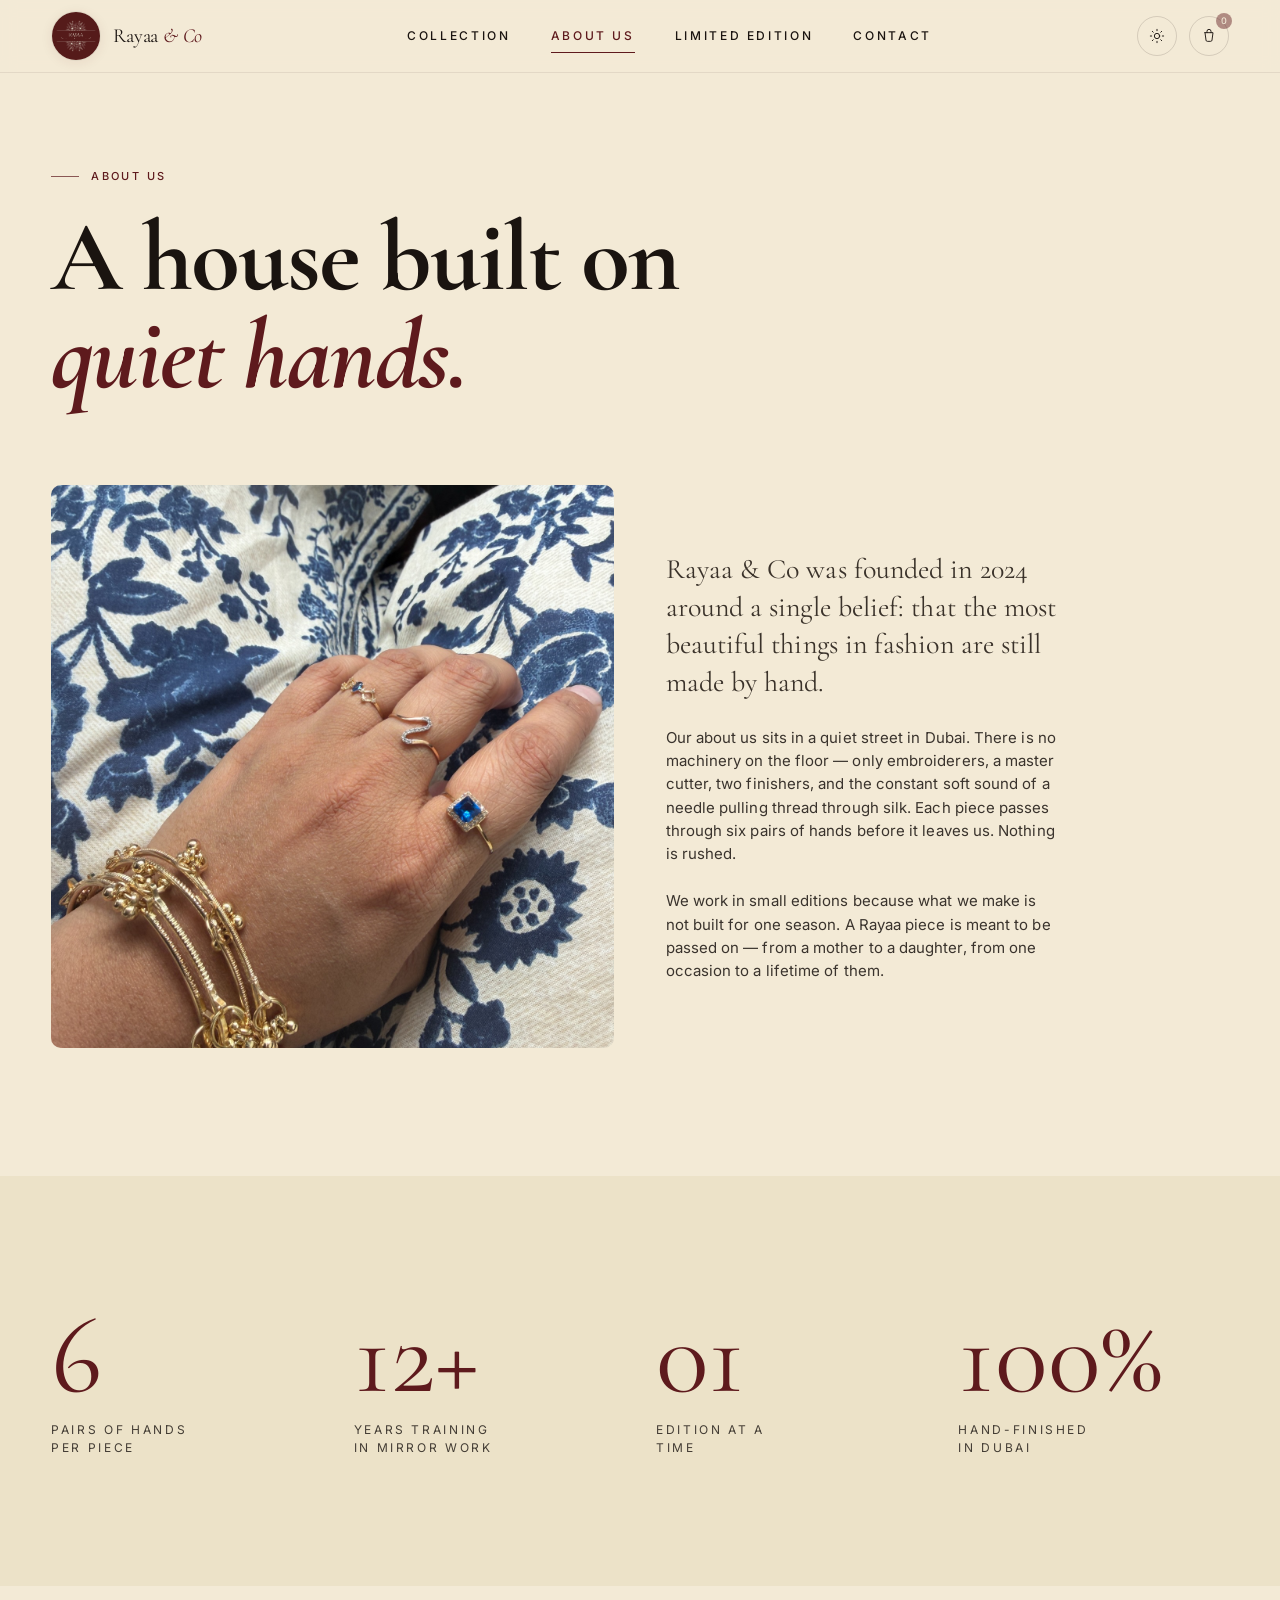
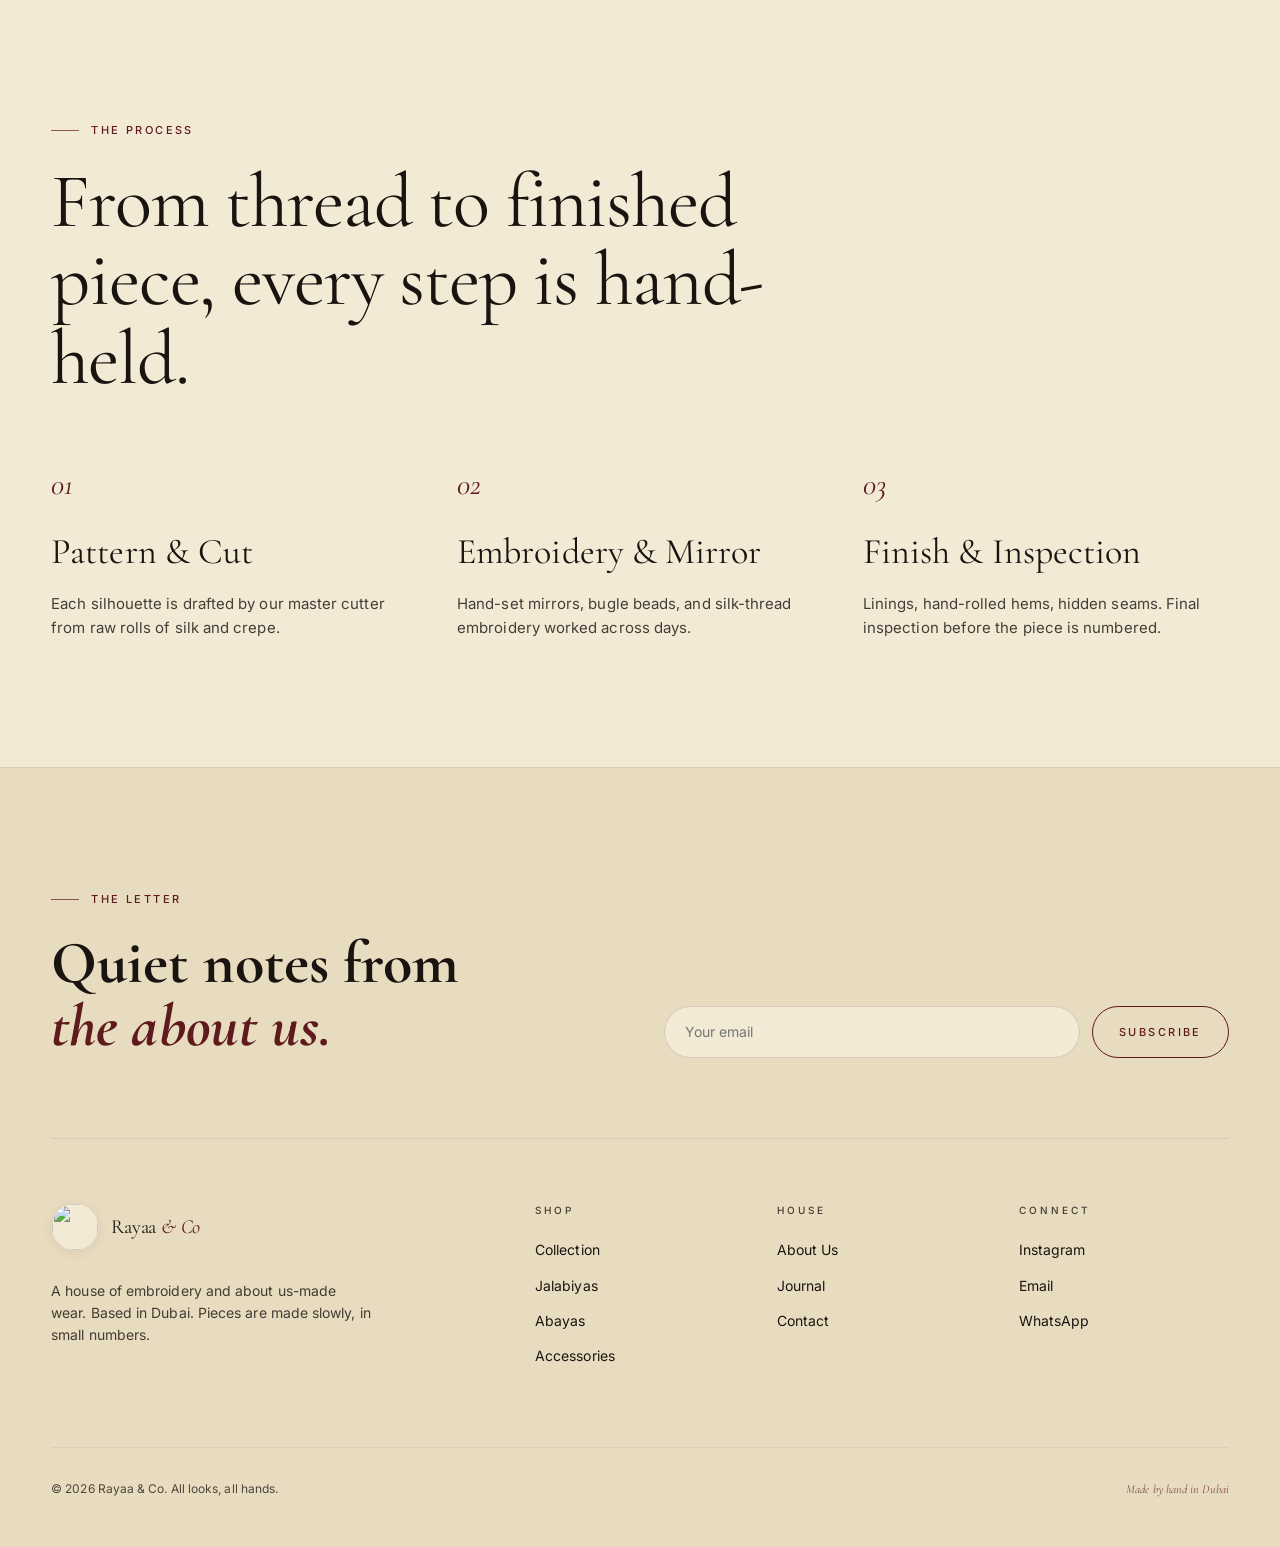
==== commit 163d67b7: "Capitalize About Us, fix mobile hero, add cart + checkout flow - Nav and footer "about us" → "About " ====
--- a/about us.html
+++ b/about us.html
@@ -50,7 +50,7 @@
             >Collection</a
           >
           <a href="about us.html" data-nav-link="about us" class="nav-link"
-            >about us</a
+            >About Us</a
           >
           <a
             href="limitededition.html"
@@ -140,7 +140,7 @@
           </li>
           <li>
             <a href="about us.html" data-nav-link="about us"
-              ><span class="label">about us</span><span class="num">02</span></a
+              ><span class="label">About Us</span><span class="num">02</span></a
             >
           </li>
           <li>
@@ -172,7 +172,7 @@
       <section class="pt-32 md:pt-40">
         <div class="wrap">
           <div>
-            <p class="eyebrow mb-6">The about us</p>
+            <p class="eyebrow mb-6">About Us</p>
             <h1 class="display max-w-16">
               A house built on <em>quiet hands.</em>
             </h1>
@@ -323,7 +323,7 @@
           <div class="footer-col">
             <h4>House</h4>
             <ul>
-              <li><a href="about us.html">about us</a></li>
+              <li><a href="about us.html">About Us</a></li>
               <li><a href="limitededition.html">Journal</a></li>
               <li><a href="contact.html">Contact</a></li>
             </ul>
@@ -360,6 +360,7 @@
       </div>
     </footer>
 
+    <script src="assets/js/products.js" defer></script>
     <script src="assets/js/main.js" defer></script>
   </body>
 </html>
--- a/assets/css/styles.css
+++ b/assets/css/styles.css
@@ -1088,16 +1088,16 @@
 
 @media (max-width: 767px) {
   .hero-image-wrap {
-    max-width: 360px;
-    max-height: 60vh;
+    max-width: 100%;
+    max-height: none;
     aspect-ratio: 4 / 5;
   }
 }
 
 @media (max-width: 480px) {
   .hero-image-wrap {
-    max-width: 320px;
-    max-height: 56vh;
+    max-width: 100%;
+    max-height: none;
   }
 }
 
@@ -1108,6 +1108,12 @@
   border-radius: 10px;
   overflow: hidden;
   height: 593px;
+}
+
+@media (max-width: 767px) {
+  .hero-frame {
+    height: auto;
+  }
 }
 
 .hero-frame::after {
@@ -1169,11 +1175,12 @@
 }
 
 .hero-pill.br {
-  right: 4px;
-  bottom: 24px;
+  right: 12px;
+  bottom: -18px;
   background: var(--maroon);
   color: var(--bg);
   border-color: transparent;
+  box-shadow: 0 6px 16px rgba(0, 0, 0, 0.12);
 }
 
 @media (min-width: 640px) {
@@ -1199,6 +1206,12 @@
   letter-spacing: 0.3em;
   text-transform: uppercase;
   opacity: 0.7;
+}
+
+@media (max-width: 767px) {
+  .scroll-indicator {
+    margin-top: 64px;
+  }
 }
 
 .scroll-indicator .rule {
@@ -1943,4 +1956,606 @@
 .btn:focus-visible {
   outline-offset: 4px;
   border-radius: 999px;
+}
+
+/* ─────────────────────────────────────────────────────────────────────────
+   Cart — Add-to-Bag button on product cards
+   ───────────────────────────────────────────────────────────────────────── */
+.product-card .add-to-cart-btn {
+  margin-top: 16px;
+  width: 100%;
+  padding: 12px 18px;
+  font-size: 10.5px;
+  letter-spacing: 0.22em;
+}
+
+@media (max-width: 480px) {
+  .product-card .add-to-cart-btn {
+    margin-top: 14px;
+    padding: 11px 14px;
+    font-size: 10px;
+    letter-spacing: 0.18em;
+  }
+}
+
+.product-card .quick-add {
+  position: absolute;
+  top: 12px;
+  right: 12px;
+  z-index: 6;
+  display: inline-flex;
+  align-items: center;
+  gap: 6px;
+  padding: 8px 12px;
+  font-family: var(--font-body);
+  font-size: 10px;
+  font-weight: 500;
+  letter-spacing: 0.18em;
+  text-transform: uppercase;
+  color: var(--bg);
+  background: var(--maroon);
+  border-radius: 999px;
+  opacity: 0;
+  transform: translateY(-4px);
+  transition: opacity 180ms ease, transform 180ms ease, background 160ms ease;
+  pointer-events: none;
+}
+
+.product-card:hover .quick-add,
+.product-card:focus-within .quick-add {
+  opacity: 1;
+  transform: translateY(0);
+  pointer-events: auto;
+}
+
+.product-card .quick-add:hover {
+  background: var(--maroon-deep);
+}
+
+@media (max-width: 767px) {
+  .product-card .quick-add {
+    opacity: 1;
+    transform: none;
+    pointer-events: auto;
+    padding: 7px 11px;
+    font-size: 9.5px;
+  }
+}
+
+/* Empty cart count chip — dim when zero */
+.cart-count.is-empty {
+  opacity: 0.45;
+}
+
+/* ─────────────────────────────────────────────────────────────────────────
+   Cart drawer
+   ───────────────────────────────────────────────────────────────────────── */
+body.cart-open-lock {
+  overflow: hidden;
+}
+
+.cart-drawer {
+  position: fixed;
+  inset: 0;
+  z-index: 60;
+  display: none;
+}
+
+.cart-drawer.is-open {
+  display: block;
+}
+
+.cart-drawer-backdrop {
+  position: absolute;
+  inset: 0;
+  background: color-mix(in srgb, var(--ink) 42%, transparent);
+  -webkit-backdrop-filter: blur(6px);
+  backdrop-filter: blur(6px);
+  border: 0;
+  width: 100%;
+  height: 100%;
+  cursor: pointer;
+}
+
+.cart-drawer-panel {
+  position: absolute;
+  top: 0;
+  right: 0;
+  height: 100dvh;
+  width: 100%;
+  max-width: 460px;
+  background: var(--bg);
+  color: var(--ink);
+  display: grid;
+  grid-template-rows: auto 1fr auto;
+  box-shadow: -16px 0 48px rgba(0, 0, 0, 0.18);
+  border-left: 1px solid var(--rule-soft);
+}
+
+@media (max-width: 520px) {
+  .cart-drawer-panel {
+    max-width: 100%;
+  }
+}
+
+.cart-drawer-head {
+  display: flex;
+  justify-content: space-between;
+  align-items: flex-start;
+  gap: 12px;
+  padding: 24px 26px 18px;
+  border-bottom: 1px solid var(--rule-soft);
+}
+
+.cart-drawer-head .eyebrow {
+  margin-bottom: 6px;
+}
+
+.cart-drawer-head .h-md {
+  font-size: 28px;
+  line-height: 1;
+}
+
+.cart-close {
+  width: 36px;
+  height: 36px;
+  border-radius: 999px;
+  border: 1px solid var(--rule);
+  display: inline-flex;
+  align-items: center;
+  justify-content: center;
+  color: var(--ink);
+  background: transparent;
+  flex-shrink: 0;
+}
+
+.cart-close:hover {
+  background: var(--ink);
+  color: var(--bg);
+}
+
+.cart-drawer-body {
+  padding: 18px 26px 24px;
+  overflow-y: auto;
+  -webkit-overflow-scrolling: touch;
+}
+
+.cart-drawer-foot {
+  padding: 18px 26px 24px;
+  border-top: 1px solid var(--rule-soft);
+  background: var(--bg);
+  display: flex;
+  flex-direction: column;
+  gap: 12px;
+}
+
+.cart-drawer-foot:empty {
+  display: none;
+}
+
+@supports (padding: max(0px)) {
+  .cart-drawer-foot {
+    padding-bottom: max(24px, env(safe-area-inset-bottom));
+  }
+}
+
+/* Cart items */
+.cart-list {
+  display: flex;
+  flex-direction: column;
+  gap: 18px;
+}
+
+.cart-item {
+  display: grid;
+  grid-template-columns: 84px 1fr;
+  gap: 14px;
+  padding-bottom: 18px;
+  border-bottom: 1px solid var(--rule-soft);
+}
+
+.cart-item:last-child {
+  border-bottom: 0;
+  padding-bottom: 0;
+}
+
+.cart-item-img {
+  position: relative;
+  aspect-ratio: 3 / 4;
+  background: var(--paper);
+  border-radius: 4px;
+  overflow: hidden;
+  border: 1px solid var(--rule-soft);
+}
+
+.cart-item-img img {
+  width: 100%;
+  height: 100%;
+  object-fit: cover;
+  display: block;
+}
+
+.cart-item-swatch {
+  position: absolute;
+  bottom: 6px;
+  left: 6px;
+  width: 14px;
+  height: 14px;
+  border-radius: 50%;
+  border: 1.5px solid var(--bg);
+  box-shadow: 0 0 0 1px var(--rule);
+}
+
+.cart-item-info {
+  display: flex;
+  flex-direction: column;
+  justify-content: space-between;
+  gap: 10px;
+  min-width: 0;
+}
+
+.cart-item-top {
+  display: flex;
+  justify-content: space-between;
+  align-items: flex-start;
+  gap: 12px;
+}
+
+.cart-item-name {
+  font-family: var(--font-display);
+  font-size: 19px;
+  font-weight: 500;
+  margin: 0;
+  letter-spacing: -0.005em;
+}
+
+.cart-item-cat {
+  font-size: 11px;
+  text-transform: uppercase;
+  letter-spacing: 0.18em;
+  color: var(--ink-soft);
+  opacity: 0.75;
+  margin-top: 2px;
+}
+
+.cart-item-remove {
+  width: 26px;
+  height: 26px;
+  border-radius: 999px;
+  border: 1px solid var(--rule);
+  color: var(--ink-soft);
+  display: inline-flex;
+  align-items: center;
+  justify-content: center;
+  flex-shrink: 0;
+}
+
+.cart-item-remove:hover {
+  color: var(--maroon);
+  border-color: var(--maroon);
+}
+
+.cart-item-bottom {
+  display: flex;
+  justify-content: space-between;
+  align-items: center;
+  gap: 12px;
+}
+
+.cart-qty {
+  display: inline-flex;
+  align-items: center;
+  border: 1px solid var(--rule);
+  border-radius: 999px;
+  padding: 2px;
+}
+
+.cart-qty-btn {
+  width: 26px;
+  height: 26px;
+  border-radius: 999px;
+  display: inline-flex;
+  align-items: center;
+  justify-content: center;
+  font-size: 14px;
+  color: var(--ink);
+  background: transparent;
+  line-height: 1;
+}
+
+.cart-qty-btn:hover {
+  background: var(--bg-soft);
+}
+
+.cart-qty-val {
+  min-width: 24px;
+  text-align: center;
+  font-size: 12px;
+  font-weight: 500;
+  letter-spacing: 0.06em;
+}
+
+.cart-item-price {
+  font-size: 13px;
+  font-weight: 500;
+  letter-spacing: 0.04em;
+}
+
+/* Cart foot */
+.cart-foot-row {
+  display: flex;
+  justify-content: space-between;
+  align-items: baseline;
+  font-size: 13px;
+}
+
+.cart-foot-row strong {
+  font-family: var(--font-display);
+  font-size: 22px;
+  font-weight: 500;
+  letter-spacing: -0.005em;
+}
+
+.cart-foot-note {
+  font-size: 11px;
+  color: var(--ink-soft);
+  opacity: 0.7;
+  margin: 0;
+}
+
+.cart-foot-actions {
+  display: grid;
+  grid-template-columns: 1fr 1.4fr;
+  gap: 10px;
+}
+
+.cart-foot-btn {
+  width: 100%;
+  padding: 14px 18px;
+  letter-spacing: 0.22em;
+  font-size: 11px;
+}
+
+.cart-foot-secondary {
+  border-color: var(--rule);
+  color: var(--ink-soft);
+}
+
+.cart-foot-secondary:hover {
+  background: var(--ink);
+  color: var(--bg);
+  border-color: var(--ink);
+}
+
+/* Cart empty */
+.cart-empty {
+  padding: 24px 0;
+  text-align: left;
+  display: flex;
+  flex-direction: column;
+  align-items: flex-start;
+  gap: 14px;
+}
+
+.cart-empty .lede {
+  font-size: 24px;
+  line-height: 1.25;
+}
+
+.cart-empty-note {
+  font-size: 13px;
+  color: var(--ink-soft);
+  opacity: 0.85;
+}
+
+/* Checkout form */
+.cart-checkout-form {
+  display: flex;
+  flex-direction: column;
+  gap: 22px;
+}
+
+.cart-checkout-form fieldset {
+  border: 0;
+  margin: 0;
+  padding: 0;
+  display: flex;
+  flex-direction: column;
+  gap: 12px;
+}
+
+.cart-checkout-form legend {
+  font-family: var(--font-body);
+  font-size: 10px;
+  letter-spacing: 0.28em;
+  text-transform: uppercase;
+  color: var(--maroon);
+  margin-bottom: 8px;
+  padding: 0;
+}
+
+.cart-checkout-note {
+  font-size: 12px;
+  color: var(--ink-soft);
+  opacity: 0.85;
+  margin: 0;
+  padding: 12px 14px;
+  border: 1px dashed var(--rule);
+  border-radius: 6px;
+  background: var(--bg-soft);
+}
+
+.cart-payment-note {
+  font-size: 11px;
+  color: var(--ink-soft);
+  opacity: 0.7;
+  margin: 0;
+}
+
+.cart-field {
+  display: flex;
+  flex-direction: column;
+  gap: 6px;
+}
+
+.cart-field > span {
+  font-size: 10px;
+  text-transform: uppercase;
+  letter-spacing: 0.22em;
+  color: var(--ink-soft);
+}
+
+.cart-field input {
+  padding: 12px 14px;
+  border: 1px solid var(--rule);
+  border-radius: 4px;
+  background: var(--paper);
+  color: var(--ink);
+  font-family: var(--font-body);
+  font-size: 14px;
+  width: 100%;
+}
+
+.cart-field input:focus {
+  outline: 2px solid var(--maroon);
+  outline-offset: 1px;
+  border-color: var(--maroon);
+}
+
+.cart-field input.is-error {
+  border-color: var(--maroon);
+  background: color-mix(in srgb, var(--maroon) 8%, var(--paper));
+}
+
+.cart-field-row {
+  display: grid;
+  grid-template-columns: 1fr 1fr;
+  gap: 10px;
+}
+
+.cart-totals {
+  display: flex;
+  flex-direction: column;
+  gap: 6px;
+  padding-top: 14px;
+  border-top: 1px solid var(--rule-soft);
+}
+
+.cart-totals > div {
+  display: flex;
+  justify-content: space-between;
+  align-items: baseline;
+  font-size: 13px;
+  color: var(--ink-soft);
+}
+
+.cart-totals-grand {
+  margin-top: 6px;
+  font-family: var(--font-display) !important;
+  font-size: 18px !important;
+  color: var(--ink) !important;
+  font-weight: 500;
+}
+
+.cart-totals-grand > span:last-child {
+  font-size: 22px;
+  letter-spacing: -0.005em;
+}
+
+/* Thank-you */
+.cart-thanks {
+  padding: 18px 0 8px;
+  display: flex;
+  flex-direction: column;
+  align-items: flex-start;
+  gap: 16px;
+}
+
+.cart-thanks-mark {
+  width: 72px;
+  height: 72px;
+  border-radius: 999px;
+  background: var(--maroon);
+  color: var(--bg);
+  display: inline-flex;
+  align-items: center;
+  justify-content: center;
+}
+
+.cart-thanks .lede {
+  font-size: 26px;
+  line-height: 1.2;
+}
+
+.cart-thanks-note {
+  font-size: 14px;
+  color: var(--ink-soft);
+  opacity: 0.9;
+  margin: 0;
+}
+
+.cart-thanks-meta {
+  margin: 6px 0 0;
+  width: 100%;
+  display: flex;
+  flex-direction: column;
+  gap: 6px;
+  padding-top: 14px;
+  border-top: 1px solid var(--rule-soft);
+}
+
+.cart-thanks-meta > div {
+  display: flex;
+  justify-content: space-between;
+  align-items: baseline;
+  gap: 12px;
+}
+
+.cart-thanks-meta dt {
+  font-size: 10px;
+  text-transform: uppercase;
+  letter-spacing: 0.24em;
+  color: var(--ink-soft);
+}
+
+.cart-thanks-meta dd {
+  margin: 0;
+  font-size: 13px;
+  font-weight: 500;
+  letter-spacing: 0.04em;
+}
+
+/* Toast */
+.rayaa-toast {
+  position: fixed;
+  left: 50%;
+  bottom: 28px;
+  transform: translate(-50%, 24px);
+  z-index: 70;
+  padding: 12px 22px;
+  background: var(--ink);
+  color: var(--bg);
+  font-size: 11px;
+  font-weight: 500;
+  letter-spacing: 0.22em;
+  text-transform: uppercase;
+  border-radius: 999px;
+  opacity: 0;
+  pointer-events: none;
+  transition: opacity 220ms ease, transform 220ms ease;
+  white-space: nowrap;
+  max-width: calc(100% - 32px);
+  overflow: hidden;
+  text-overflow: ellipsis;
+}
+
+.rayaa-toast.is-on {
+  opacity: 1;
+  transform: translate(-50%, 0);
+}
+
+@supports (padding: max(0px)) {
+  .rayaa-toast {
+    bottom: max(28px, calc(env(safe-area-inset-bottom) + 12px));
+  }
 }
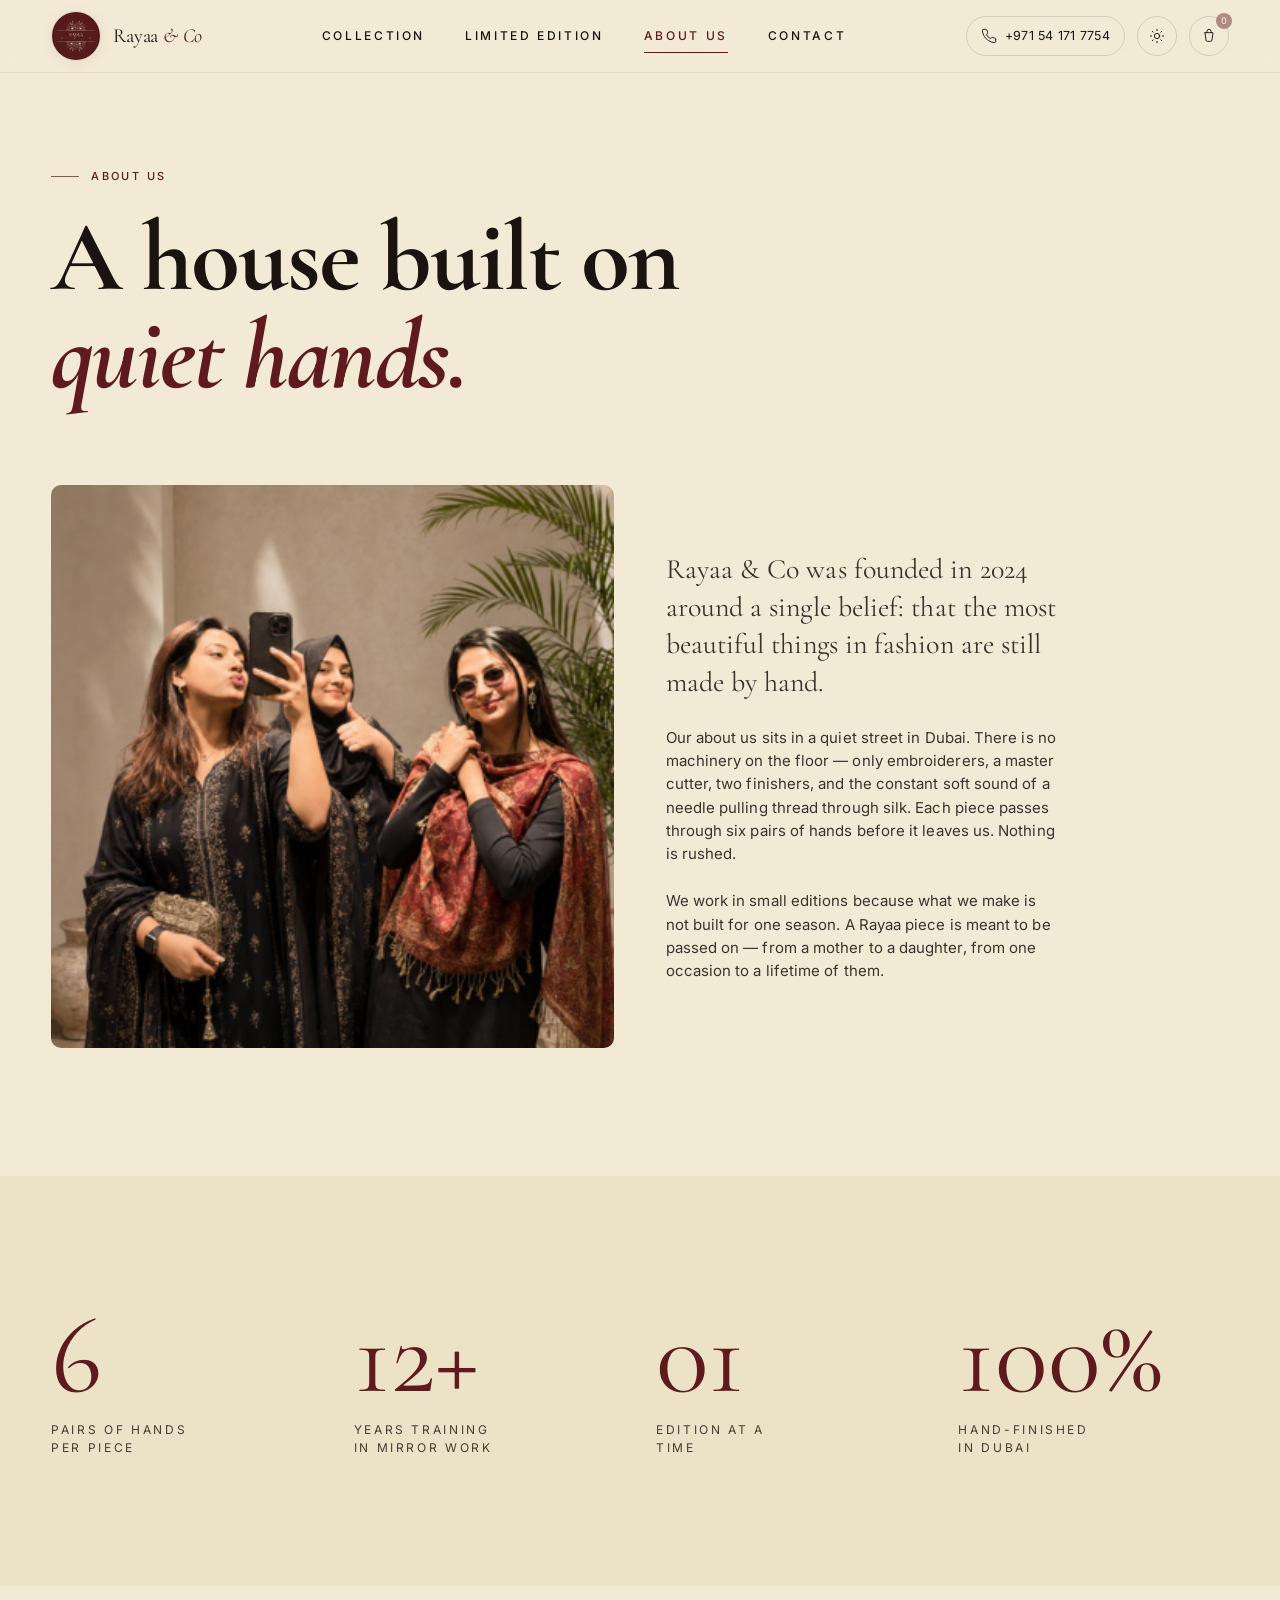
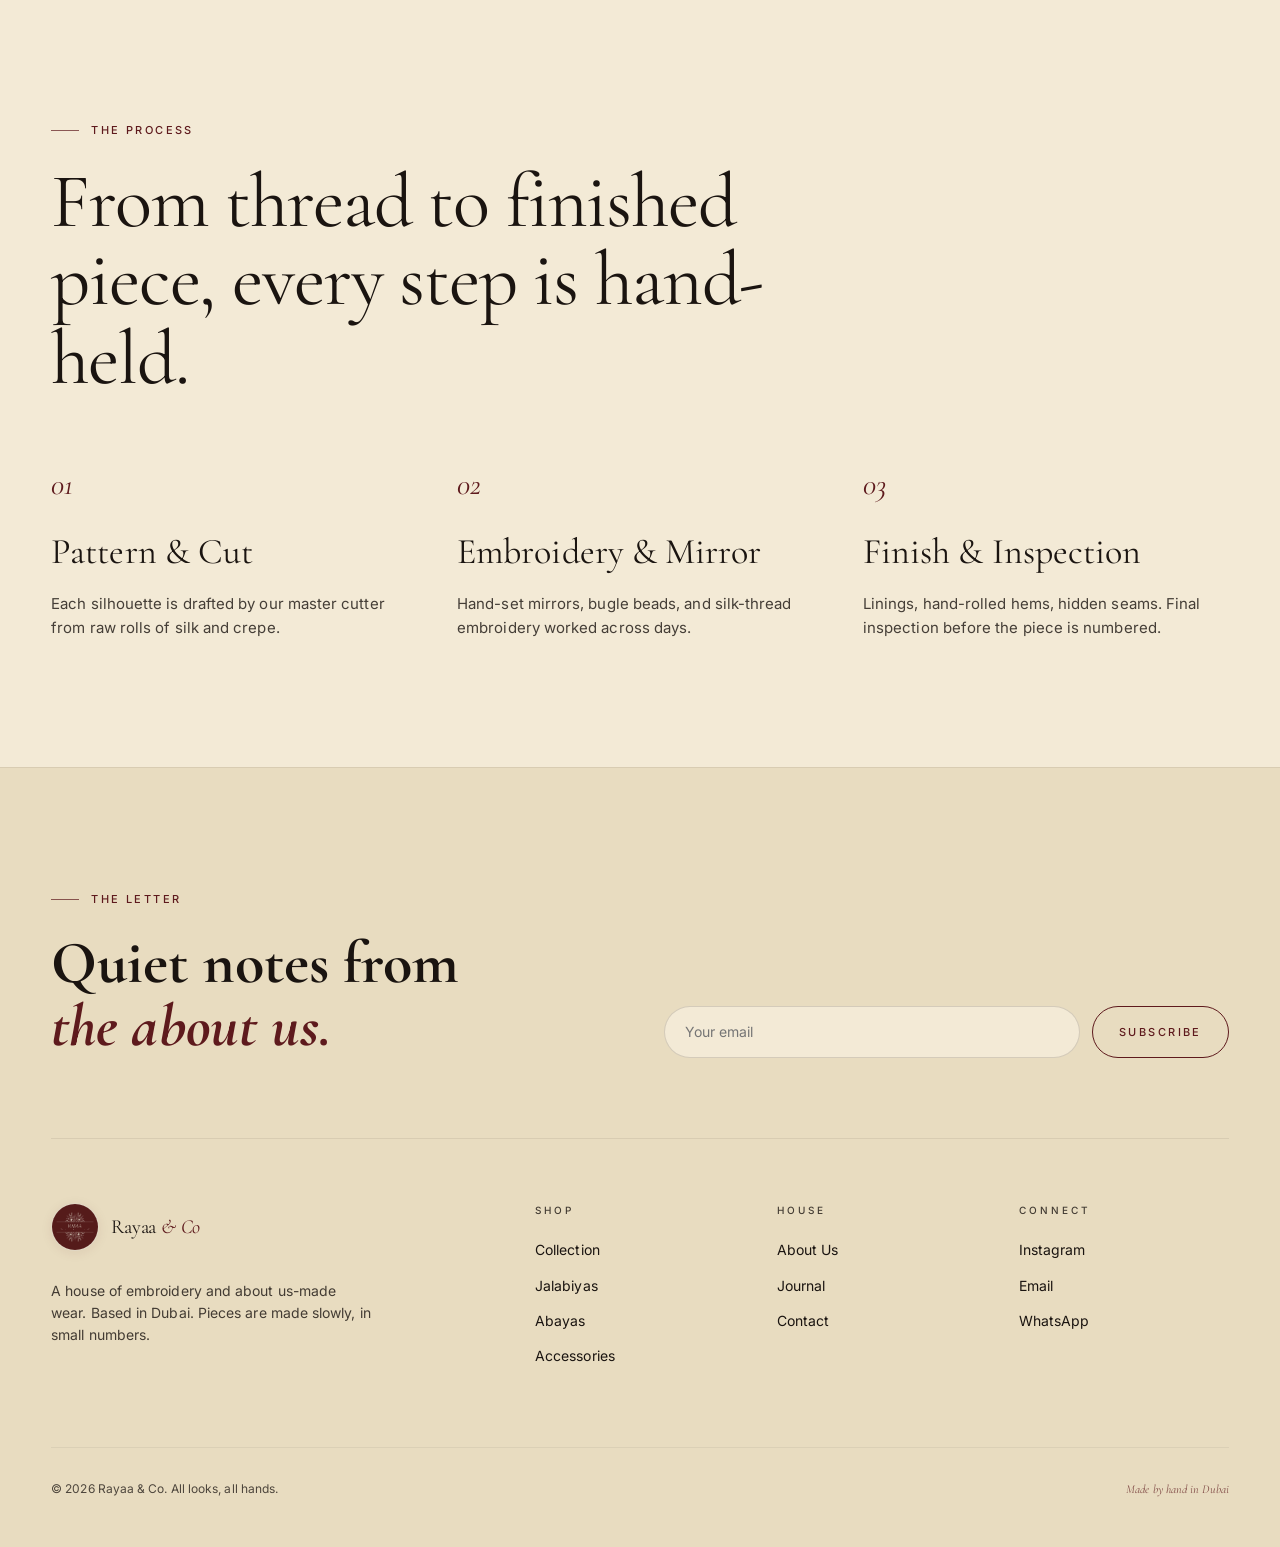
==== commit 1803324e: "the relevant change" ====
--- a/about us.html
+++ b/about us.html
@@ -49,20 +49,43 @@
           <a href="collection.html" data-nav-link="collection" class="nav-link"
             >Collection</a
           >
-          <a href="about us.html" data-nav-link="about us" class="nav-link"
-            >About Us</a
-          >
           <a
             href="limitededition.html"
             data-nav-link="Limited Edition"
             class="nav-link"
             >Limited Edition</a
           >
+          <a href="about us.html" data-nav-link="about us" class="nav-link"
+            >About Us</a
+          >
+
           <a href="contact.html" data-nav-link="contact" class="nav-link"
             >Contact</a
           >
         </nav>
         <div class="nav-actions">
+          <a
+            href="tel:+971541717754"
+            class="nav-phone"
+            aria-label="Call +971 54 171 7754"
+          >
+            <svg
+              width="16"
+              height="16"
+              viewBox="0 0 24 24"
+              fill="none"
+              stroke="currentColor"
+              stroke-width="1.4"
+              stroke-linecap="round"
+              stroke-linejoin="round"
+              aria-hidden="true"
+            >
+              <path
+                d="M22 16.92v3a2 2 0 0 1-2.18 2 19.79 19.79 0 0 1-8.63-3.07 19.5 19.5 0 0 1-6-6 19.79 19.79 0 0 1-3.07-8.67A2 2 0 0 1 4.11 2h3a2 2 0 0 1 2 1.72c.13.96.37 1.9.72 2.81a2 2 0 0 1-.45 2.11L8.09 9.91a16 16 0 0 0 6 6l1.27-1.27a2 2 0 0 1 2.11-.45c.91.35 1.85.59 2.81.72A2 2 0 0 1 22 16.92Z"
+              ></path>
+            </svg>
+            <span class="nav-phone-text">+971 54 171 7754</span>
+          </a>
           <button
             type="button"
             class="icon-btn theme-toggle"
@@ -139,15 +162,17 @@
             >
           </li>
           <li>
+            <a href="limitededition.html" data-nav-link="Limited Edition"
+              ><span class="label">Limited Edition</span
+              ><span class="num">03</span></a
+            >
+          </li>
+          <li>
             <a href="about us.html" data-nav-link="about us"
               ><span class="label">About Us</span><span class="num">02</span></a
             >
           </li>
-          <li>
-            <a href="limitededition.html" data-nav-link="journal"
-              ><span class="label">Journal</span><span class="num">03</span></a
-            >
-          </li>
+
           <li>
             <a href="contact.html" data-nav-link="contact"
               ><span class="label">Contact</span><span class="num">04</span></a
@@ -182,7 +207,7 @@
             <div>
               <div class="lookbook-img" style="aspect-ratio: 4 / 4">
                 <img
-                  src="assets/images/look-06.jpg"
+                  src="assets/images/about-us-page.png"
                   alt="about us work"
                   loading="lazy"
                   decoding="async"
@@ -302,7 +327,7 @@
               aria-label="Rayaa & Co — home"
             >
               <span class="logo-mark size-48"
-                ><img src="assets/logo.png" alt="" width="48" height="48"
+                ><img src="assets/logo-img.PNG" alt="" width="48" height="48"
               /></span>
               <span class="logo-text">Rayaa <em>&amp; Co</em></span>
             </a>
@@ -342,7 +367,7 @@
               <li><a href="mailto:hello@rayaaandco.com">Email</a></li>
               <li>
                 <a
-                  href="https://wa.me/971000000000"
+                  href="https://wa.me/971541717754"
                   target="_blank"
                   rel="noreferrer"
                   >WhatsApp</a
--- a/assets/css/styles.css
+++ b/assets/css/styles.css
@@ -828,6 +828,57 @@
   background: var(--maroon);
   color: var(--bg);
   font-weight: 500;
+}
+
+/* Nav phone link — icon-only on small screens, icon + number on desktop */
+.nav-phone {
+  display: inline-flex;
+  align-items: center;
+  justify-content: center;
+  gap: 8px;
+  height: 40px;
+  width: 40px;
+  padding: 0;
+  border-radius: 999px;
+  border: 1px solid var(--rule);
+  color: var(--ink);
+  background: transparent;
+  font-family: var(--font-body, inherit);
+  font-size: 12.5px;
+  letter-spacing: 0.02em;
+  text-decoration: none;
+  white-space: nowrap;
+  transition: background-color 0.2s ease, color 0.2s ease,
+    border-color 0.2s ease;
+}
+
+.nav-phone:hover,
+.nav-phone:focus-visible {
+  background: var(--maroon);
+  color: var(--bg);
+  border-color: var(--maroon);
+}
+
+.nav-phone-text {
+  display: none;
+}
+
+@media (min-width: 1024px) {
+  .nav-phone {
+    width: auto;
+    padding: 0 14px;
+  }
+
+  .nav-phone-text {
+    display: inline;
+  }
+}
+
+@media (max-width: 380px) {
+  .nav-phone {
+    width: 38px;
+    height: 38px;
+  }
 }
 
 /* Hamburger */
@@ -1285,21 +1336,22 @@
 /* Product cards — no transitions, no hover lift */
 .product-grid {
   display: grid;
-  grid-template-columns: repeat(2, minmax(0, 1fr));
-  column-gap: 14px;
-  row-gap: 48px;
+  grid-template-columns: 1fr;
+  column-gap: 18px;
+  row-gap: 56px;
 }
 
 @media (min-width: 520px) {
   .product-grid {
-    grid-template-columns: repeat(auto-fill, minmax(min(220px, 100%), 1fr));
-    column-gap: 24px;
+    grid-template-columns: repeat(2, minmax(0, 1fr));
+    column-gap: 22px;
     row-gap: 72px;
   }
 }
 
-@media (min-width: 768px) {
+@media (min-width: 900px) {
   .product-grid {
+    grid-template-columns: repeat(auto-fill, minmax(min(240px, 100%), 1fr));
     column-gap: 32px;
     row-gap: 96px;
   }
@@ -1309,6 +1361,7 @@
   position: relative;
   display: flex;
   flex-direction: column;
+  height: 100%;
 }
 
 .product-card .frame {
@@ -1318,6 +1371,7 @@
   overflow: hidden;
   border-radius: var(--radius-image);
   margin-top: 2px;
+  flex-shrink: 0;
 }
 
 @media (max-width: 767px) {
@@ -1378,38 +1432,58 @@
 .product-card .meta {
   padding-top: 18px;
   display: flex;
+  flex-direction: column;
+  gap: 14px;
+  flex: 1;
+  min-width: 0;
+}
+
+.product-card .meta-top {
+  display: flex;
   justify-content: space-between;
-  align-items: baseline;
+  align-items: flex-start;
   gap: 12px;
 }
 
-.product-card .meta-left {
+.product-card .meta-name-wrap {
   min-width: 0;
   flex: 1;
 }
 
+.product-card .meta-price {
+  flex-shrink: 0;
+  text-align: right;
+  display: flex;
+  flex-direction: column;
+  align-items: flex-end;
+  gap: 2px;
+}
+
 .product-card .name {
   font-family: var(--font-display);
-  font-size: 19px;
+  font-size: 20px;
   letter-spacing: -0.005em;
+  line-height: 1.1;
   margin: 0;
 }
 
 .product-card .cat {
-  font-size: 12px;
-  margin-top: 4px;
+  font-size: 11px;
+  margin-top: 5px;
   text-transform: uppercase;
   letter-spacing: 0.18em;
   color: var(--ink-soft);
   opacity: 0.75;
+  line-height: 1.3;
 }
 
 .product-card .price {
   font-family: var(--font-body);
-  font-size: 13px;
+  font-size: 14px;
   letter-spacing: 0.04em;
   color: var(--ink);
   font-weight: 500;
+  white-space: nowrap;
 }
 
 .product-card .compare {
@@ -1417,21 +1491,34 @@
   font-size: 11px;
   text-decoration: line-through;
   opacity: 0.5;
+  white-space: nowrap;
+}
+
+.product-card .meta-bottom {
+  margin-top: auto;
+  display: flex;
+  align-items: center;
+  justify-content: space-between;
+  gap: 12px;
+  flex-wrap: nowrap;
 }
 
 .product-card .swatch-row {
   display: flex;
-  gap: 6px;
-  margin-top: 10px;
+  gap: 7px;
+  margin: 0;
+  flex-shrink: 1;
+  min-width: 0;
 }
 
 .product-card .swatch {
-  width: 14px;
-  height: 14px;
+  width: 16px;
+  height: 16px;
   border-radius: 50%;
   border: 1px solid var(--rule);
   padding: 0;
   cursor: pointer;
+  flex-shrink: 0;
 }
 
 .product-card .swatch.is-active {
@@ -1962,17 +2049,57 @@
    Cart — Add-to-Bag button on product cards
    ───────────────────────────────────────────────────────────────────────── */
 .product-card .add-to-cart-btn {
-  margin-top: 16px;
-  width: 100%;
-  padding: 12px 18px;
+  display: inline-flex;
+  align-items: center;
+  justify-content: center;
+  gap: 8px;
+  padding: 10px 18px;
+  border: 1px solid var(--maroon);
+  background: transparent;
+  color: var(--maroon);
+  font-family: var(--font-body);
   font-size: 10.5px;
+  font-weight: 500;
   letter-spacing: 0.22em;
-}
-
-@media (max-width: 480px) {
+  text-transform: uppercase;
+  border-radius: 999px;
+  white-space: nowrap;
+  flex-shrink: 0;
+  cursor: pointer;
+  transition: background 160ms ease, color 160ms ease, border-color 160ms ease, transform 120ms ease;
+  line-height: 1;
+}
+
+.product-card .add-to-cart-btn:hover {
+  background: var(--maroon);
+  color: var(--bg);
+}
+
+.product-card .add-to-cart-btn:active {
+  transform: scale(0.97);
+}
+
+.product-card .add-to-cart-btn svg {
+  flex-shrink: 0;
+  transition: transform 160ms ease;
+}
+
+.product-card .add-to-cart-btn:hover svg {
+  transform: rotate(90deg);
+}
+
+@media (max-width: 768px) and (min-width: 520px) {
   .product-card .add-to-cart-btn {
-    margin-top: 14px;
-    padding: 11px 14px;
+    padding: 9px 14px;
+    font-size: 10px;
+    letter-spacing: 0.18em;
+    gap: 6px;
+  }
+}
+
+@media (max-width: 380px) {
+  .product-card .add-to-cart-btn {
+    padding: 9px 14px;
     font-size: 10px;
     letter-spacing: 0.18em;
   }
